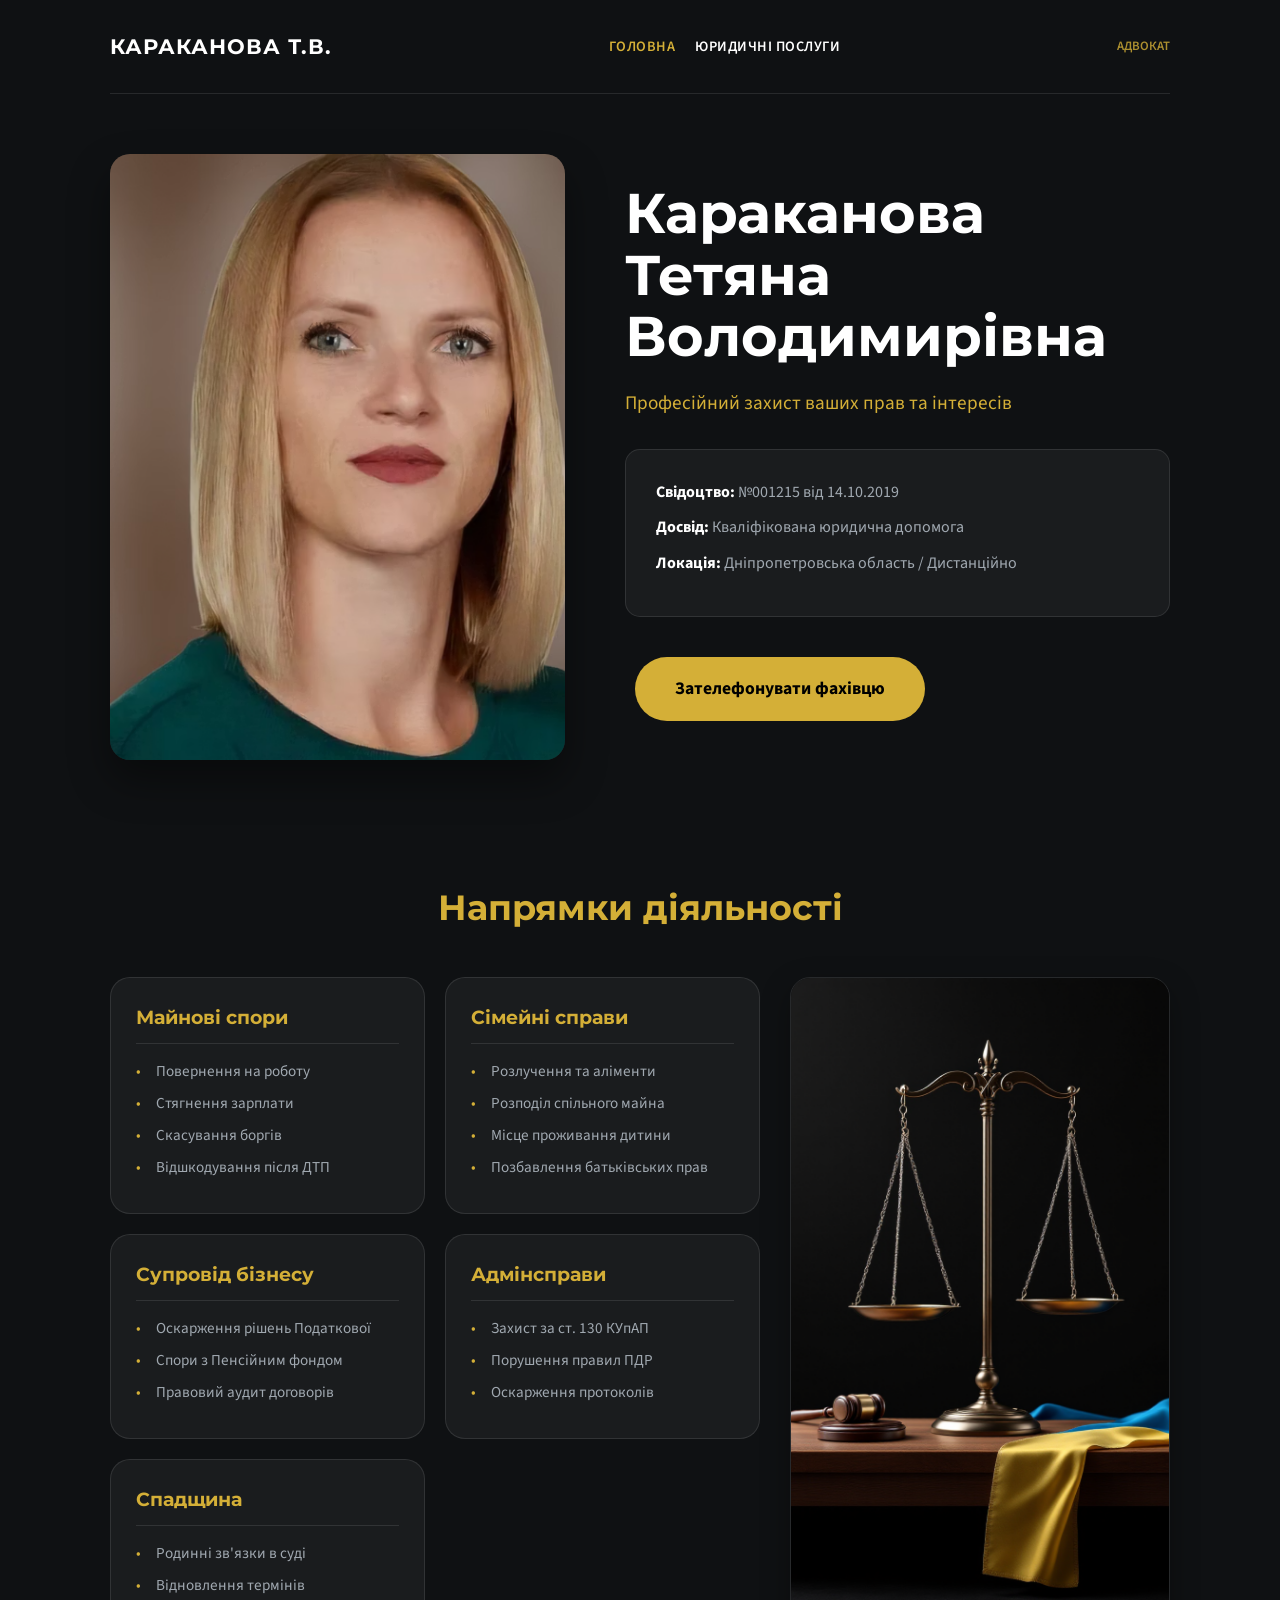
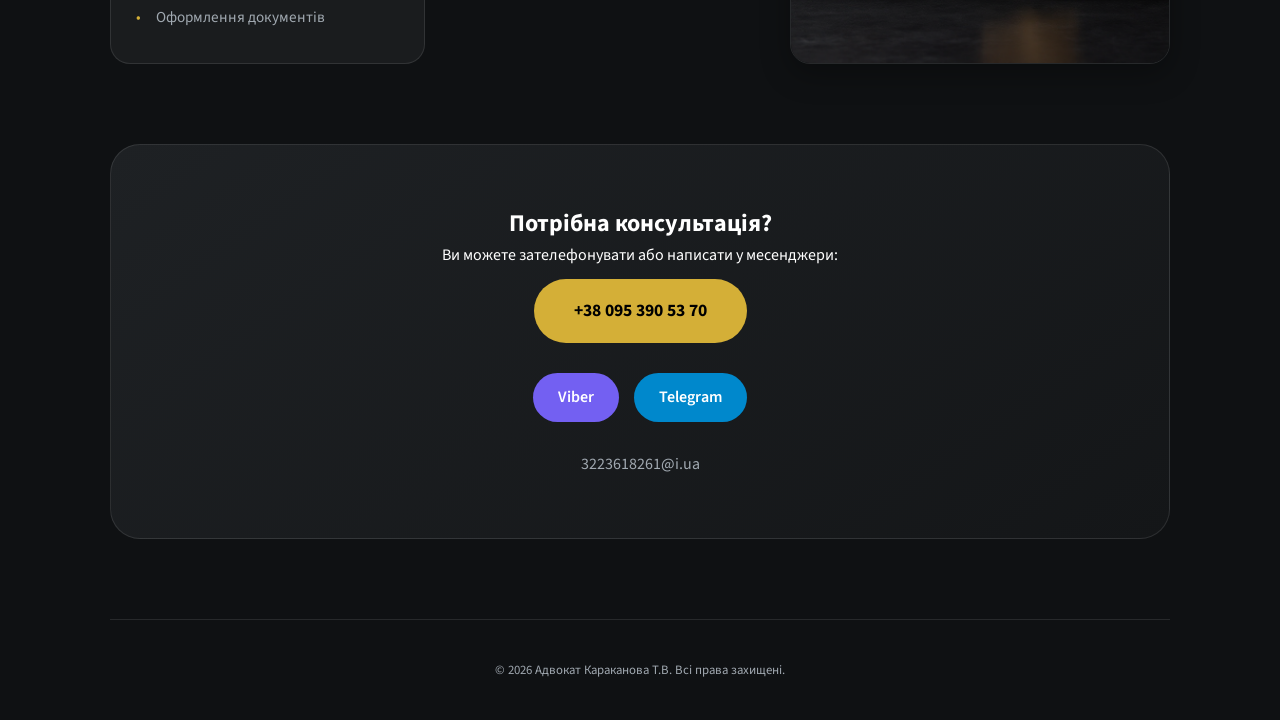
==== index.html @ f0d575b9 "Refactor index.html structure and styles" ====
<!DOCTYPE html>
<html lang="uk">
<head>
    <meta charset="UTF-8">
    <meta name="viewport" content="width=device-width, initial-scale=1.0">
    <title>Адвокат Дніпро — Караканова Тетяна — Юрист</title>
    <meta name="description" content="Адвокат Караканова Тетяна Володимирівна. Свідоцтво №001215. Професійна юридична допомога, захист у судах та консультації.">
    <link rel="icon" type="image/png" href="favicon.png">
    <link rel="apple-touch-icon" href="favicon.png">
    <link rel="canonical" href="https://advokat-karakanova-urist.cx.ua/">
    <link href="https://fonts.googleapis.com/css2?family=Montserrat:wght@400;600;700&family=Source+Sans+3:wght@300;400;600&display=swap" rel="stylesheet">
    
    <style>
        :root { 
            --bg-dark: #0f1113; 
            --bg-card: #1a1c1e; 
            --accent: #d4af37; 
            --text-main: #ffffff; 
            --text-muted: #a0a8b0; 
            --border: rgba(255, 255, 255, 0.1); 
        }
        
        * { margin: 0; padding: 0; box-sizing: border-box; }
        
        body { 
            font-family: 'Source Sans 3', sans-serif; 
            background-color: var(--bg-dark); 
            color: var(--text-main); 
            line-height: 1.6; 
            overflow-x: hidden;
        }

        .container { max-width: 1100px; margin: 0 auto; padding: 0 20px; }

        header { 
            padding: 30px 0; 
            display: flex; 
            justify-content: space-between; 
            align-items: center; 
            border-bottom: 1px solid var(--border); 
        }

        /* Стилі для меню навігації */
        nav { display: flex; gap: 20px; }
        nav a { 
            color: var(--text-main); 
            text-decoration: none; 
            font-weight: 600; 
            font-size: 0.9rem; 
            text-transform: uppercase; 
            letter-spacing: 0.5px;
            transition: 0.3s;
        }
        nav a:hover { color: var(--accent); }
        nav a.active { color: var(--accent); }

        .logo { font-family: 'Montserrat', sans-serif; font-size: 1.3rem; font-weight: 700; letter-spacing: 1px; }
        .status-badge { font-size: 0.8rem; color: var(--accent); text-transform: uppercase; font-weight: 600; opacity: 0.8; }

        .hero { 
            display: grid; 
            grid-template-columns: 1fr 1.2fr; 
            gap: 60px; 
            align-items: center; 
            padding: 60px 0; 
        }

        .hero-image-container { 
            border-radius: 20px; 
            overflow: hidden; 
            aspect-ratio: 3/4; 
            background: #222; 
            box-shadow: 0 20px 40px rgba(0,0,0,0.4); 
        }

        .hero-image-container img { width: 100%; height: 100%; object-fit: cover; }
        .hero-content h1 { font-family: 'Montserrat', sans-serif; font-size: clamp(2.3rem, 5vw, 3.5rem); line-height: 1.1; margin-bottom: 20px; }
        .subtitle { font-size: 1.2rem; color: var(--accent); margin-bottom: 30px; }

        .info-card { background: var(--bg-card); padding: 30px; border-radius: 15px; border: 1px solid var(--border); margin-bottom: 30px; }
        .info-card p { margin-bottom: 10px; color: var(--text-muted); }
        .info-card strong { color: var(--text-main); }

        .section-title { font-family: 'Montserrat', sans-serif; font-size: 2.2rem; margin: 60px 0 40px; text-align: center; color: var(--accent); }

        .services-layout {
            display: grid;
            grid-template-columns: 1fr 380px;
            gap: 30px;
            margin-bottom: 80px;
            align-items: start;
        }

        .services-grid-inner {
            display: grid;
            grid-template-columns: repeat(auto-fit, minmax(300px, 1fr));
            gap: 20px;
        }

        .service-card { 
            background: var(--bg-card); 
            padding: 25px; 
            border-radius: 20px; 
            border: 1px solid var(--border); 
        }

        .service-card h3 { color: var(--accent); margin-bottom: 15px; border-bottom: 1px solid var(--border); padding-bottom: 10px; font-family: 'Montserrat', sans-serif; }
        .service-card ul { list-style: none; }
        .service-card ul li { position: relative; padding-left: 20px; margin-bottom: 8px; font-size: 0.95rem; color: var(--text-muted); }
        .service-card ul li::before { content: "•"; position: absolute; left: 0; color: var(--accent); }

        .side-image-container {
            border-radius: 20px;
            overflow: hidden;
            height: 100%;
            min-height: 500px;
            border: 1px solid var(--border);
            box-shadow: 0 10px 30px rgba(0,0,0,0.3);
        }

        .side-image-container img { width: 100%; height: 100%; object-fit: cover; }

        .cta-section { 
            background: linear-gradient(145deg, #1e2124, #141618); 
            padding: 60px 20px; 
            border-radius: 30px; 
            text-align: center; 
            margin-bottom: 80px; 
            border: 1px solid var(--border); 
        }

        .btn-contact { display: inline-block; background: var(--accent); color: #000; padding: 18px 40px; border-radius: 50px; text-decoration: none; font-weight: 700; margin: 10px; font-size: 1.1rem; }
        .messenger-btns { margin-top: 20px; display: flex; justify-content: center; gap: 15px; flex-wrap: wrap; }
        .btn-msgr { padding: 12px 25px; border-radius: 50px; text-decoration: none; font-weight: 600; color: #fff; }
        .viber { background: #7360f2; }
        .telegram { background: #0088cc; }
        .email-link { display: block; margin-top: 30px; color: var(--text-muted); text-decoration: none; font-weight: 400; }

        footer { text-align: center; padding: 40px; color: var(--text-muted); border-top: 1px solid var(--border); font-size: 0.8rem; }

        @media (max-width: 1000px) {
            header { flex-direction: column; gap: 15px; }
            .hero { grid-template-columns: 1fr; text-align: center; }
            .hero-image-container { max-width: 400px; margin: 0 auto; }
            .services-layout { grid-template-columns: 1fr; }
            .side-image-container { display: none; }
        }
    </style>
</head>
<body>

    <div class="container">
        <header>
            <div class="logo">КАРАКАНОВА Т.В.</div>
            <nav>
                <a href="index.html" class="active">Головна</a>
                <a href="poslugy.html">Юридичні Послуги</a>
            </nav>
            <div class="status-badge">Адвокат</div>
        </header>

        <section class="hero">
            <div class="hero-image-container">
                <img src="karakanova-photo.JPG" alt="Адвокат Караканова Тетяна Володимирівна">
            </div>
            <div class="hero-content">
                <h1>Караканова<br>Тетяна Володимирівна</h1>
                <p class="subtitle">Професійний захист ваших прав та інтересів</p>
                <div class="info-card">
                    <p><strong>Свідоцтво:</strong> №001215 від 14.10.2019</p>
                    <p><strong>Досвід:</strong> Кваліфікована юридична допомога</p>
                    <p><strong>Локація:</strong> Дніпропетровська область / Дистанційно</p>
                </div>
                <a href="tel:+380953905370" class="btn-contact">Зателефонувати фахівцю</a>
            </div>
        </section>

        <h2 class="section-title">Напрямки діяльності</h2>

        <div class="services-layout">
            <div class="services-grid-inner">
                <div class="service-card">
                    <h3>Майнові спори</h3>
                    <ul>
                        <li>Повернення на роботу</li>
                        <li>Стягнення зарплати</li>
                        <li>Скасування боргів</li>
                        <li>Відшкодування після ДТП</li>
                    </ul>
                </div>
                <div class="service-card">
                    <h3>Сімейні справи</h3>
                    <ul>
                        <li>Розлучення та аліменти</li>
                        <li>Розподіл спільного майна</li>
                        <li>Місце проживання дитини</li>
                        <li>Позбавлення батьківських прав</li>
                    </ul>
                </div>
                <div class="service-card">
                    <h3>Супровід бізнесу</h3>
                    <ul>
                        <li>Оскарження рішень Податкової</li>
                        <li>Спори з Пенсійним фондом</li>
                        <li>Правовий аудит договорів</li>
                    </ul>
                </div>
                <div class="service-card">
                    <h3>Адмінсправи</h3>
                    <ul>
                        <li>Захист за ст. 130 КУпАП</li>
                        <li>Порушення правил ПДР</li>
                        <li>Оскарження протоколів</li>
                    </ul>
                </div>
                <div class="service-card">
                    <h3>Спадщина</h3>
                    <ul>
                        <li>Родинні зв'язки в суді</li>
                        <li>Відновлення термінів</li>
                        <li>Оформлення документів</li>
                    </ul>
                </div>
            </div>

            <div class="side-image-container">
                <img src="services-side.jpg" alt="Юридичні послуги">
            </div>
        </div>

        <section class="cta-section">
            <h2>Потрібна консультація?</h2>
            <p>Ви можете зателефонувати або написати у месенджери:</p>
            <a href="tel:+380953905370" class="btn-contact">+38 095 390 53 70</a>
            <div class="messenger-btns">
                <a href="viber://chat?number=%2B380953905370" class="btn-msgr viber">Viber</a>
                <a href="https://t.me/Tatiana_Karakanova" class="btn-msgr telegram">Telegram</a>
            </div>
            <a href="mailto:3223618261@i.ua" class="email-link">3223618261@i.ua</a>
        </section>

        <footer>
            &copy; 2026 Адвокат Караканова Т.В. Всі права захищені.
        </footer>
    </div>
</body>
</html>
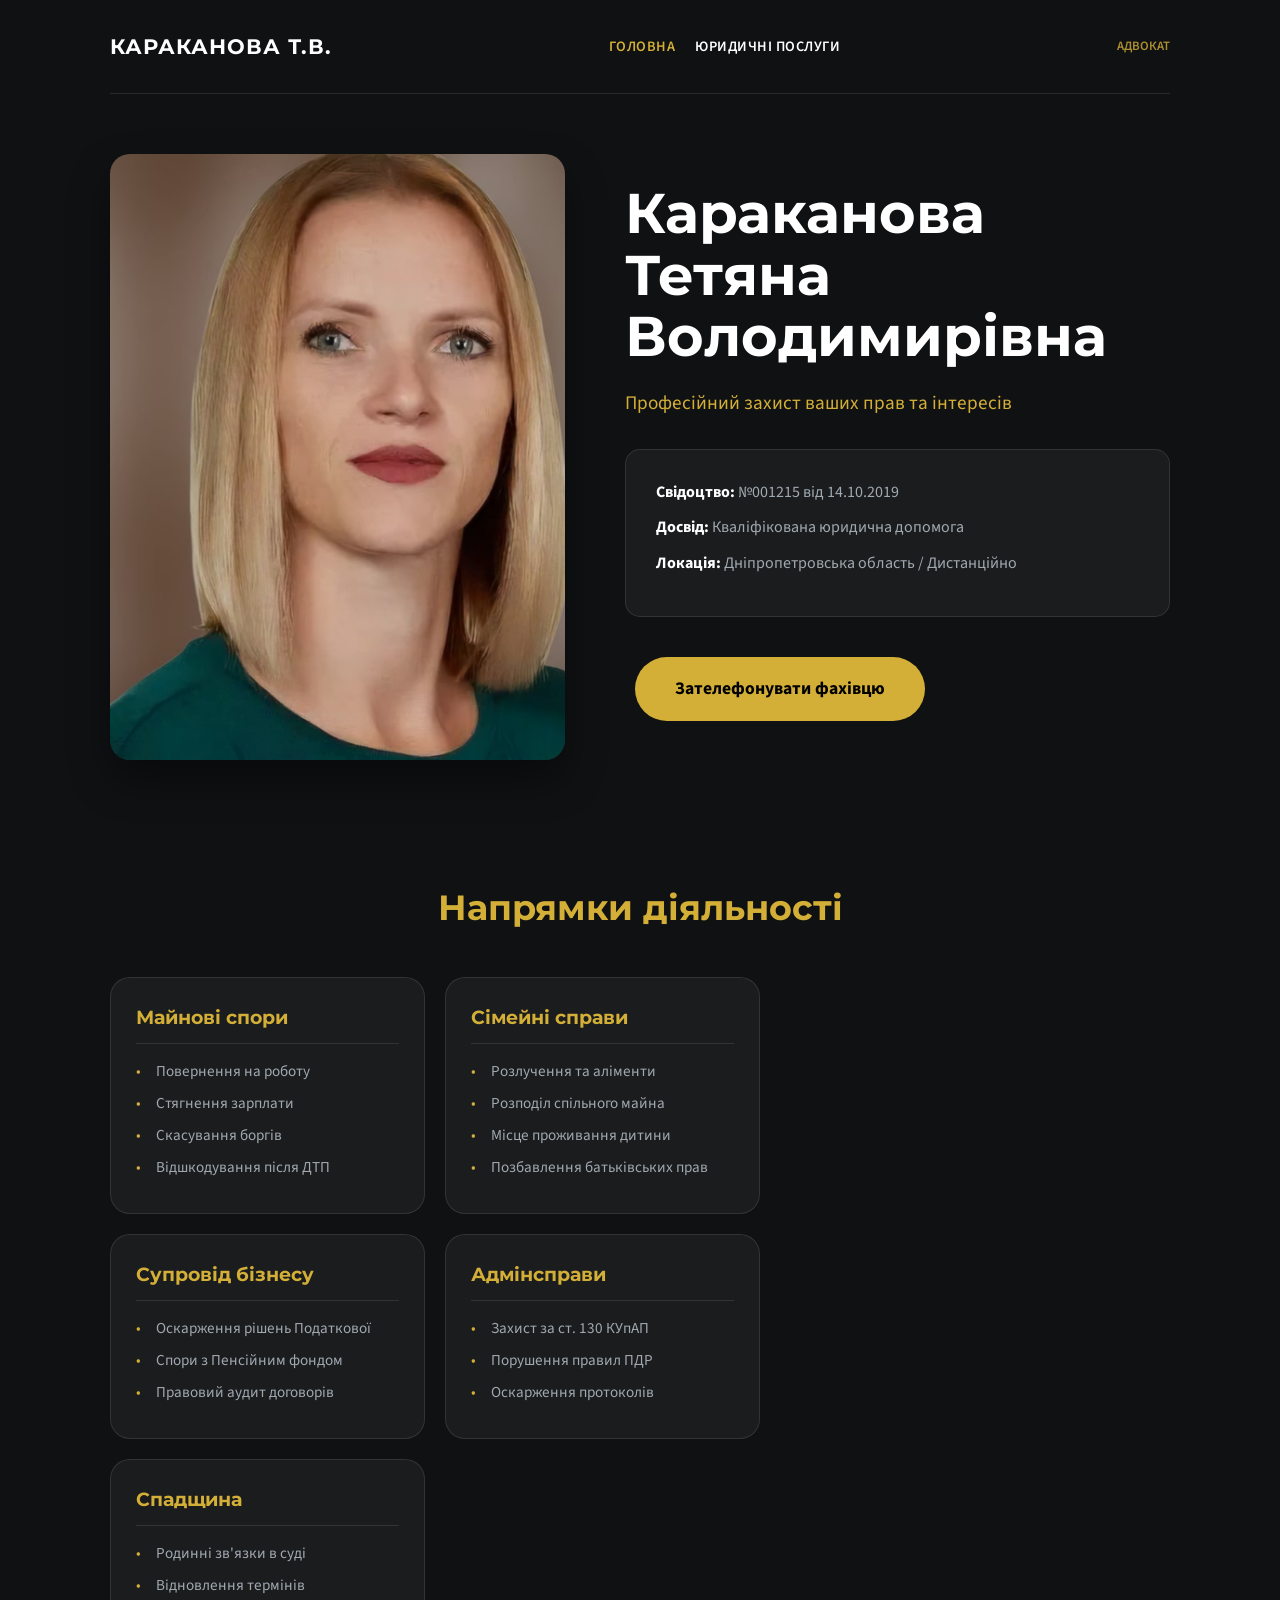
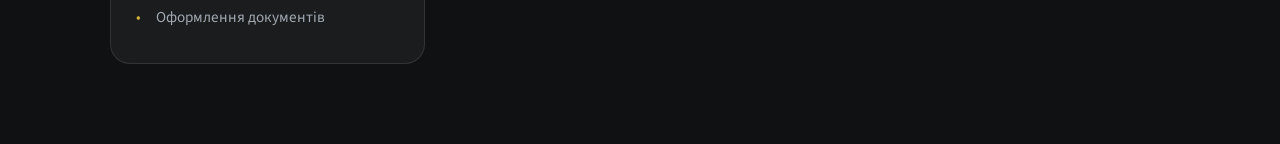
==== commit ff6f0ec0: "Update index.html" ====
--- a/index.html
+++ b/index.html
@@ -3,8 +3,15 @@
 <head>
     <meta charset="UTF-8">
     <meta name="viewport" content="width=device-width, initial-scale=1.0">
-    <title>Адвокат Дніпро — Караканова Тетяна — Юрист</title>
-    <meta name="description" content="Адвокат Караканова Тетяна Володимирівна. Свідоцтво №001215. Професійна юридична допомога, захист у судах та консультації.">
+    
+    <title>Адвокат Дніпро — Караканова Тетяна — Юридична допомога</title>
+    <meta name="description" content="Адвокат у Дніпрі Караканова Тетяна Володимирівна. Свідоцтво №001215. Професійна юридична допомога: сімейні, майнові спори, захист у судах.">
+    
+    <meta property="og:title" content="Адвокат Караканова Тетяна — Дніпро">
+    <meta property="og:description" content="Професійний захист ваших прав та інтересів. Свідоцтво №001215.">
+    <meta property="og:url" content="https://advokat-karakanova-urist.cx.ua/">
+    <meta property="og:type" content="website">
+
     <link rel="icon" type="image/png" href="favicon.png">
     <link rel="apple-touch-icon" href="favicon.png">
     <link rel="canonical" href="https://advokat-karakanova-urist.cx.ua/">
@@ -40,7 +47,6 @@
             border-bottom: 1px solid var(--border); 
         }
 
-        /* Стилі для меню навігації */
         nav { display: flex; gap: 20px; }
         nav a { 
             color: var(--text-main); 
@@ -221,27 +227,3 @@
                         <li>Оформлення документів</li>
                     </ul>
                 </div>
-            </div>
-
-            <div class="side-image-container">
-                <img src="services-side.jpg" alt="Юридичні послуги">
-            </div>
-        </div>
-
-        <section class="cta-section">
-            <h2>Потрібна консультація?</h2>
-            <p>Ви можете зателефонувати або написати у месенджери:</p>
-            <a href="tel:+380953905370" class="btn-contact">+38 095 390 53 70</a>
-            <div class="messenger-btns">
-                <a href="viber://chat?number=%2B380953905370" class="btn-msgr viber">Viber</a>
-                <a href="https://t.me/Tatiana_Karakanova" class="btn-msgr telegram">Telegram</a>
-            </div>
-            <a href="mailto:3223618261@i.ua" class="email-link">3223618261@i.ua</a>
-        </section>
-
-        <footer>
-            &copy; 2026 Адвокат Караканова Т.В. Всі права захищені.
-        </footer>
-    </div>
-</body>
-</html>
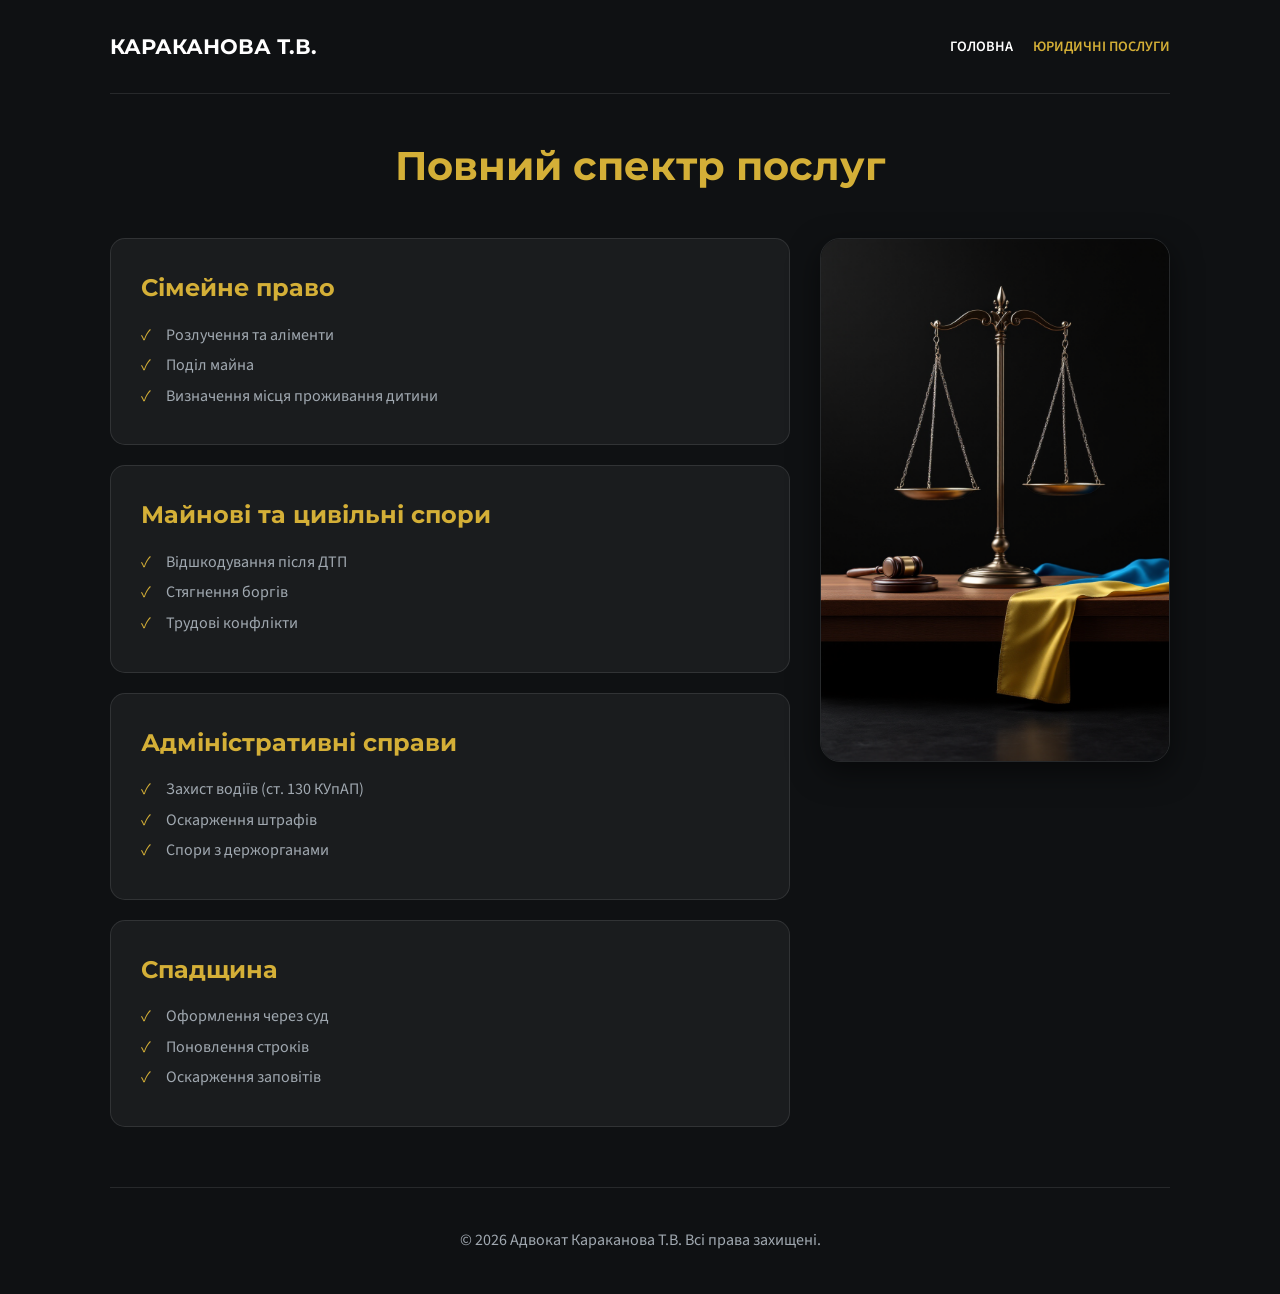
==== commit f6cd3b3b: "Update index.html" ====
--- a/index.html
+++ b/index.html
@@ -3,18 +3,8 @@
 <head>
     <meta charset="UTF-8">
     <meta name="viewport" content="width=device-width, initial-scale=1.0">
-    
-    <title>Адвокат Дніпро — Караканова Тетяна — Юридична допомога</title>
-    <meta name="description" content="Адвокат у Дніпрі Караканова Тетяна Володимирівна. Свідоцтво №001215. Професійна юридична допомога: сімейні, майнові спори, захист у судах.">
-    
-    <meta property="og:title" content="Адвокат Караканова Тетяна — Дніпро">
-    <meta property="og:description" content="Професійний захист ваших прав та інтересів. Свідоцтво №001215.">
-    <meta property="og:url" content="https://advokat-karakanova-urist.cx.ua/">
-    <meta property="og:type" content="website">
-
-    <link rel="icon" type="image/png" href="favicon.png">
-    <link rel="apple-touch-icon" href="favicon.png">
-    <link rel="canonical" href="https://advokat-karakanova-urist.cx.ua/">
+    <title>Юридичні послуги в Дніпрі — Адвокат Караканова Т.В.</title>
+    <meta name="description" content="Повний спектр юридичних послуг адвоката Караканової Т.В. у Дніпрі.">
     <link href="https://fonts.googleapis.com/css2?family=Montserrat:wght@400;600;700&family=Source+Sans+3:wght@300;400;600&display=swap" rel="stylesheet">
     
     <style>
@@ -26,130 +16,52 @@
             --text-muted: #a0a8b0; 
             --border: rgba(255, 255, 255, 0.1); 
         }
+        * { margin: 0; padding: 0; box-sizing: border-box; }
+        body { font-family: 'Source Sans 3', sans-serif; background-color: var(--bg-dark); color: var(--text-main); line-height: 1.6; }
+        .container { max-width: 1100px; margin: 0 auto; padding: 0 20px; }
         
-        * { margin: 0; padding: 0; box-sizing: border-box; }
-        
-        body { 
-            font-family: 'Source Sans 3', sans-serif; 
-            background-color: var(--bg-dark); 
-            color: var(--text-main); 
-            line-height: 1.6; 
-            overflow-x: hidden;
-        }
+        header { padding: 30px 0; display: flex; justify-content: space-between; align-items: center; border-bottom: 1px solid var(--border); }
+        nav { display: flex; gap: 20px; }
+        nav a { color: var(--text-main); text-decoration: none; font-weight: 600; text-transform: uppercase; font-size: 0.9rem; transition: 0.3s; }
+        nav a:hover { color: var(--accent); }
+        .logo { font-family: 'Montserrat', sans-serif; font-size: 1.3rem; font-weight: 700; }
 
-        .container { max-width: 1100px; margin: 0 auto; padding: 0 20px; }
+        .services-header { text-align: center; padding: 40px 0; }
+        .services-header h1 { font-family: 'Montserrat', sans-serif; font-size: 2.5rem; color: var(--accent); }
 
-        header { 
-            padding: 30px 0; 
-            display: flex; 
-            justify-content: space-between; 
-            align-items: center; 
-            border-bottom: 1px solid var(--border); 
-        }
-
-        nav { display: flex; gap: 20px; }
-        nav a { 
-            color: var(--text-main); 
-            text-decoration: none; 
-            font-weight: 600; 
-            font-size: 0.9rem; 
-            text-transform: uppercase; 
-            letter-spacing: 0.5px;
-            transition: 0.3s;
-        }
-        nav a:hover { color: var(--accent); }
-        nav a.active { color: var(--accent); }
-
-        .logo { font-family: 'Montserrat', sans-serif; font-size: 1.3rem; font-weight: 700; letter-spacing: 1px; }
-        .status-badge { font-size: 0.8rem; color: var(--accent); text-transform: uppercase; font-weight: 600; opacity: 0.8; }
-
-        .hero { 
-            display: grid; 
-            grid-template-columns: 1fr 1.2fr; 
-            gap: 60px; 
-            align-items: center; 
-            padding: 60px 0; 
-        }
-
-        .hero-image-container { 
-            border-radius: 20px; 
-            overflow: hidden; 
-            aspect-ratio: 3/4; 
-            background: #222; 
-            box-shadow: 0 20px 40px rgba(0,0,0,0.4); 
-        }
-
-        .hero-image-container img { width: 100%; height: 100%; object-fit: cover; }
-        .hero-content h1 { font-family: 'Montserrat', sans-serif; font-size: clamp(2.3rem, 5vw, 3.5rem); line-height: 1.1; margin-bottom: 20px; }
-        .subtitle { font-size: 1.2rem; color: var(--accent); margin-bottom: 30px; }
-
-        .info-card { background: var(--bg-card); padding: 30px; border-radius: 15px; border: 1px solid var(--border); margin-bottom: 30px; }
-        .info-card p { margin-bottom: 10px; color: var(--text-muted); }
-        .info-card strong { color: var(--text-main); }
-
-        .section-title { font-family: 'Montserrat', sans-serif; font-size: 2.2rem; margin: 60px 0 40px; text-align: center; color: var(--accent); }
-
-        .services-layout {
+        /* МАКЕТ З КАРТИНКОЮ ПРАВОРУЧ */
+        .main-layout {
             display: grid;
-            grid-template-columns: 1fr 380px;
+            grid-template-columns: 1fr 350px;
             gap: 30px;
-            margin-bottom: 80px;
+            margin-bottom: 60px;
             align-items: start;
         }
 
-        .services-grid-inner {
-            display: grid;
-            grid-template-columns: repeat(auto-fit, minmax(300px, 1fr));
-            gap: 20px;
-        }
+        .detailed-services { display: grid; gap: 20px; }
+        .service-item { background: var(--bg-card); padding: 30px; border-radius: 15px; border: 1px solid var(--border); }
+        .service-item h2 { font-family: 'Montserrat', sans-serif; color: var(--accent); margin-bottom: 15px; font-size: 1.5rem; }
+        .service-list { list-style: none; color: var(--text-muted); }
+        .service-list li { position: relative; padding-left: 25px; margin-bottom: 5px; }
+        .service-list li::before { content: "✓"; position: absolute; left: 0; color: var(--accent); }
 
-        .service-card { 
-            background: var(--bg-card); 
-            padding: 25px; 
-            border-radius: 20px; 
-            border: 1px solid var(--border); 
-        }
-
-        .service-card h3 { color: var(--accent); margin-bottom: 15px; border-bottom: 1px solid var(--border); padding-bottom: 10px; font-family: 'Montserrat', sans-serif; }
-        .service-card ul { list-style: none; }
-        .service-card ul li { position: relative; padding-left: 20px; margin-bottom: 8px; font-size: 0.95rem; color: var(--text-muted); }
-        .service-card ul li::before { content: "•"; position: absolute; left: 0; color: var(--accent); }
-
-        .side-image-container {
+        /* БЛОК ДЛЯ ВАШОЇ КАРТИНКИ */
+        .image-sidebar {
+            position: sticky;
+            top: 20px;
             border-radius: 20px;
             overflow: hidden;
-            height: 100%;
-            min-height: 500px;
             border: 1px solid var(--border);
-            box-shadow: 0 10px 30px rgba(0,0,0,0.3);
+            box-shadow: 0 10px 30px rgba(0,0,0,0.5);
         }
+        .image-sidebar img { width: 100%; height: auto; display: block; }
 
-        .side-image-container img { width: 100%; height: 100%; object-fit: cover; }
+        footer { text-align: center; padding: 40px; color: var(--text-muted); border-top: 1px solid var(--border); }
 
-        .cta-section { 
-            background: linear-gradient(145deg, #1e2124, #141618); 
-            padding: 60px 20px; 
-            border-radius: 30px; 
-            text-align: center; 
-            margin-bottom: 80px; 
-            border: 1px solid var(--border); 
-        }
-
-        .btn-contact { display: inline-block; background: var(--accent); color: #000; padding: 18px 40px; border-radius: 50px; text-decoration: none; font-weight: 700; margin: 10px; font-size: 1.1rem; }
-        .messenger-btns { margin-top: 20px; display: flex; justify-content: center; gap: 15px; flex-wrap: wrap; }
-        .btn-msgr { padding: 12px 25px; border-radius: 50px; text-decoration: none; font-weight: 600; color: #fff; }
-        .viber { background: #7360f2; }
-        .telegram { background: #0088cc; }
-        .email-link { display: block; margin-top: 30px; color: var(--text-muted); text-decoration: none; font-weight: 400; }
-
-        footer { text-align: center; padding: 40px; color: var(--text-muted); border-top: 1px solid var(--border); font-size: 0.8rem; }
-
-        @media (max-width: 1000px) {
+        @media (max-width: 900px) {
+            .main-layout { grid-template-columns: 1fr; }
+            .image-sidebar { order: -1; max-width: 500px; margin: 0 auto 30px; }
             header { flex-direction: column; gap: 15px; }
-            .hero { grid-template-columns: 1fr; text-align: center; }
-            .hero-image-container { max-width: 400px; margin: 0 auto; }
-            .services-layout { grid-template-columns: 1fr; }
-            .side-image-container { display: none; }
         }
     </style>
 </head>
@@ -159,71 +71,63 @@
         <header>
             <div class="logo">КАРАКАНОВА Т.В.</div>
             <nav>
-                <a href="index.html" class="active">Головна</a>
-                <a href="poslugy.html">Юридичні Послуги</a>
+                <a href="index.html">Головна</a>
+                <a href="poslugy.html" style="color: var(--accent);">Юридичні Послуги</a>
             </nav>
-            <div class="status-badge">Адвокат</div>
         </header>
 
-        <section class="hero">
-            <div class="hero-image-container">
-                <img src="karakanova-photo.JPG" alt="Адвокат Караканова Тетяна Володимирівна">
-            </div>
-            <div class="hero-content">
-                <h1>Караканова<br>Тетяна Володимирівна</h1>
-                <p class="subtitle">Професійний захист ваших прав та інтересів</p>
-                <div class="info-card">
-                    <p><strong>Свідоцтво:</strong> №001215 від 14.10.2019</p>
-                    <p><strong>Досвід:</strong> Кваліфікована юридична допомога</p>
-                    <p><strong>Локація:</strong> Дніпропетровська область / Дистанційно</p>
-                </div>
-                <a href="tel:+380953905370" class="btn-contact">Зателефонувати фахівцю</a>
-            </div>
+        <section class="services-header">
+            <h1>Повний спектр послуг</h1>
         </section>
 
-        <h2 class="section-title">Напрямки діяльності</h2>
-
-        <div class="services-layout">
-            <div class="services-grid-inner">
-                <div class="service-card">
-                    <h3>Майнові спори</h3>
-                    <ul>
-                        <li>Повернення на роботу</li>
-                        <li>Стягнення зарплати</li>
-                        <li>Скасування боргів</li>
-                        <li>Відшкодування після ДТП</li>
+        <div class="main-layout">
+            <div class="detailed-services">
+                <div class="service-item">
+                    <h2>Сімейне право</h2>
+                    <ul class="service-list">
+                        <li>Розлучення та аліменти</li>
+                        <li>Поділ майна</li>
+                        <li>Визначення місця проживання дитини</li>
                     </ul>
                 </div>
-                <div class="service-card">
-                    <h3>Сімейні справи</h3>
-                    <ul>
-                        <li>Розлучення та аліменти</li>
-                        <li>Розподіл спільного майна</li>
-                        <li>Місце проживання дитини</li>
-                        <li>Позбавлення батьківських прав</li>
+
+                <div class="service-item">
+                    <h2>Майнові та цивільні спори</h2>
+                    <ul class="service-list">
+                        <li>Відшкодування після ДТП</li>
+                        <li>Стягнення боргів</li>
+                        <li>Трудові конфлікти</li>
                     </ul>
                 </div>
-                <div class="service-card">
-                    <h3>Супровід бізнесу</h3>
-                    <ul>
-                        <li>Оскарження рішень Податкової</li>
-                        <li>Спори з Пенсійним фондом</li>
-                        <li>Правовий аудит договорів</li>
+
+                <div class="service-item">
+                    <h2>Адміністративні справи</h2>
+                    <ul class="service-list">
+                        <li>Захист водіїв (ст. 130 КУпАП)</li>
+                        <li>Оскарження штрафів</li>
+                        <li>Спори з держорганами</li>
                     </ul>
                 </div>
-                <div class="service-card">
-                    <h3>Адмінсправи</h3>
-                    <ul>
-                        <li>Захист за ст. 130 КУпАП</li>
-                        <li>Порушення правил ПДР</li>
-                        <li>Оскарження протоколів</li>
+
+                <div class="service-item">
+                    <h2>Спадщина</h2>
+                    <ul class="service-list">
+                        <li>Оформлення через суд</li>
+                        <li>Поновлення строків</li>
+                        <li>Оскарження заповітів</li>
                     </ul>
                 </div>
-                <div class="service-card">
-                    <h3>Спадщина</h3>
-                    <ul>
-                        <li>Родинні зв'язки в суді</li>
-                        <li>Відновлення термінів</li>
-                        <li>Оформлення документів</li>
-                    </ul>
-                </div>
+            </div>
+
+            <div class="image-sidebar">
+                <img src="services-side.jpg" alt="Адвокат Дніпро - ваги правосуддя">
+            </div>
+        </div>
+
+        <footer>
+            &copy; 2026 Адвокат Караканова Т.В. Всі права захищені.
+        </footer>
+    </div>
+
+</body>
+</html>
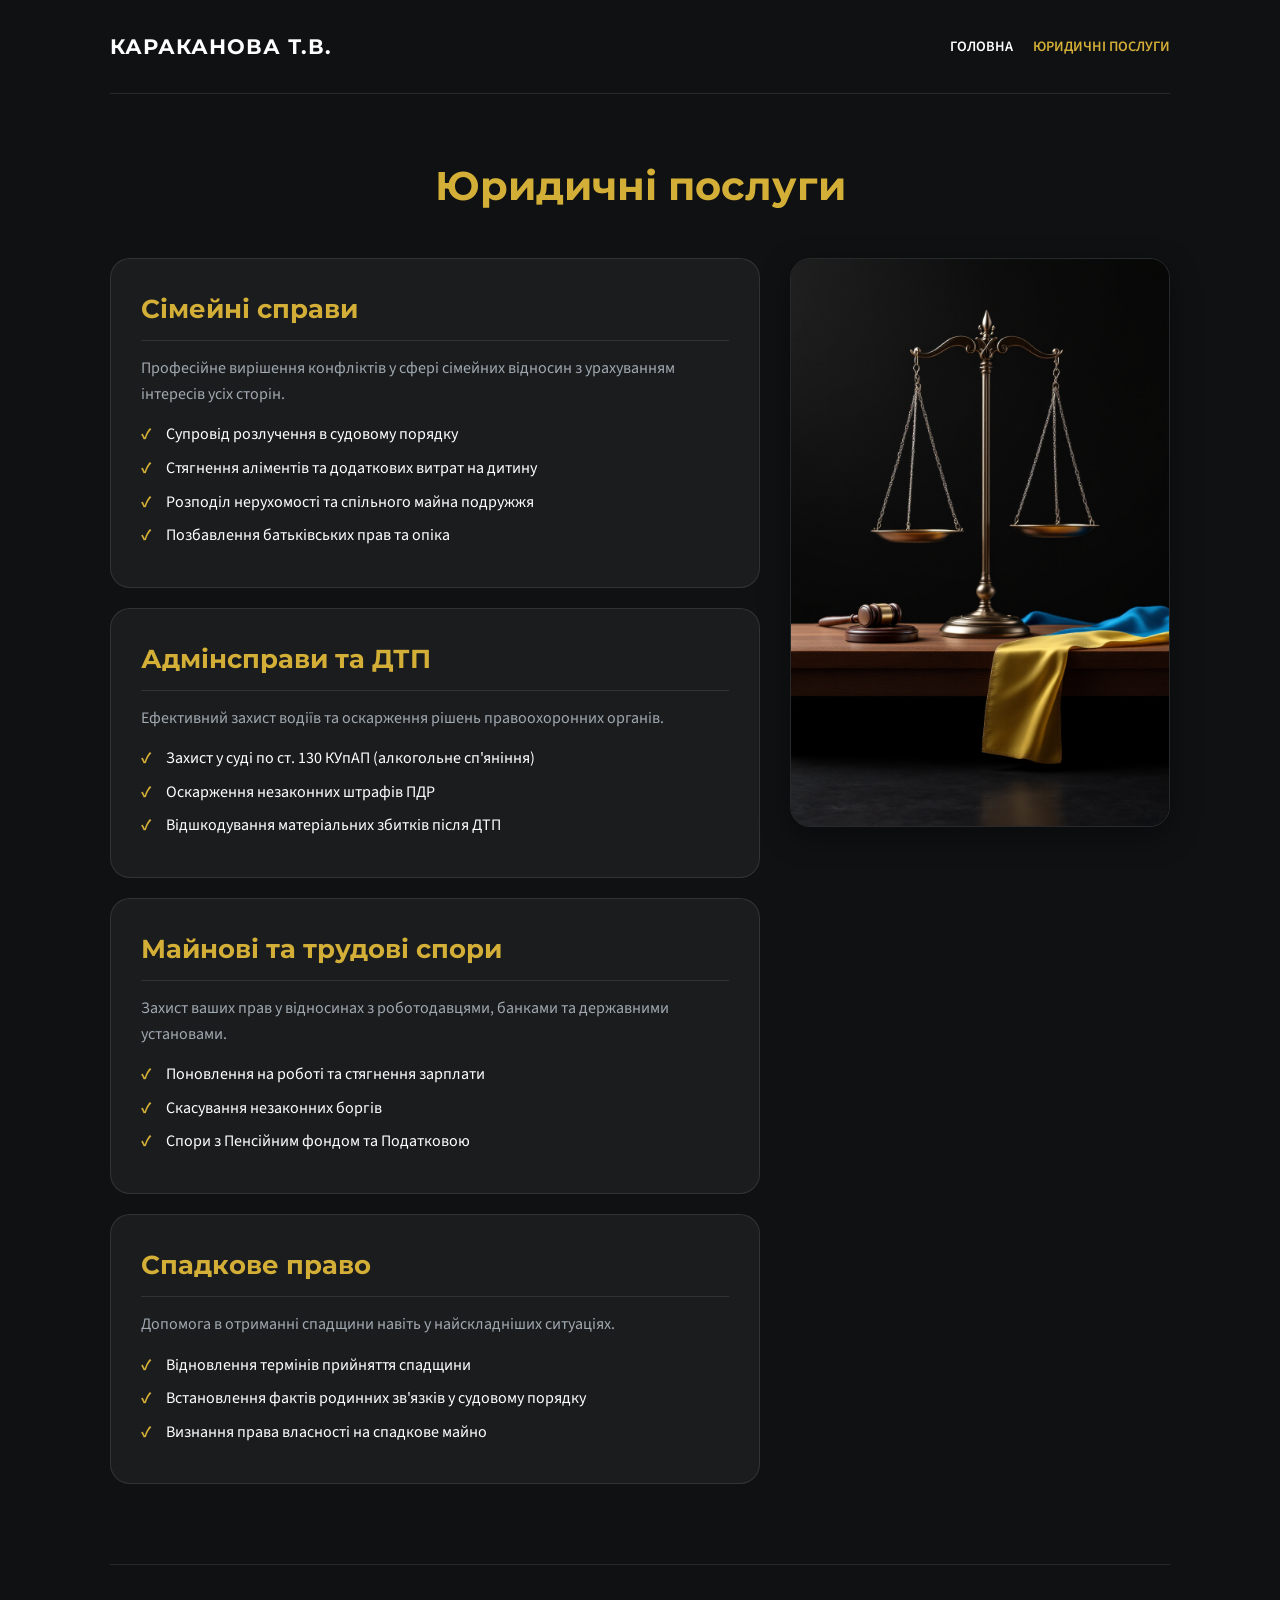
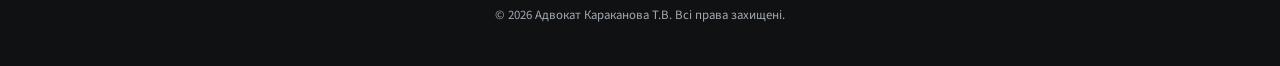
==== commit a52174b9: "Update index.html" ====
--- a/index.html
+++ b/index.html
@@ -4,7 +4,8 @@
     <meta charset="UTF-8">
     <meta name="viewport" content="width=device-width, initial-scale=1.0">
     <title>Юридичні послуги в Дніпрі — Адвокат Караканова Т.В.</title>
-    <meta name="description" content="Повний спектр юридичних послуг адвоката Караканової Т.В. у Дніпрі.">
+    <meta name="description" content="Повний спектр юридичних послуг: сімейні справи, розлучення, аліменти, ДТП, ст. 130 КУпАП, спадщина та майнові спори у Дніпрі.">
+    
     <link href="https://fonts.googleapis.com/css2?family=Montserrat:wght@400;600;700&family=Source+Sans+3:wght@300;400;600&display=swap" rel="stylesheet">
     
     <style>
@@ -16,52 +17,92 @@
             --text-muted: #a0a8b0; 
             --border: rgba(255, 255, 255, 0.1); 
         }
+        
         * { margin: 0; padding: 0; box-sizing: border-box; }
-        body { font-family: 'Source Sans 3', sans-serif; background-color: var(--bg-dark); color: var(--text-main); line-height: 1.6; }
+        
+        body { 
+            font-family: 'Source Sans 3', sans-serif; 
+            background-color: var(--bg-dark); 
+            color: var(--text-main); 
+            line-height: 1.6; 
+        }
+
         .container { max-width: 1100px; margin: 0 auto; padding: 0 20px; }
-        
-        header { padding: 30px 0; display: flex; justify-content: space-between; align-items: center; border-bottom: 1px solid var(--border); }
+
+        header { 
+            padding: 30px 0; 
+            display: flex; 
+            justify-content: space-between; 
+            align-items: center; 
+            border-bottom: 1px solid var(--border); 
+        }
+
         nav { display: flex; gap: 20px; }
-        nav a { color: var(--text-main); text-decoration: none; font-weight: 600; text-transform: uppercase; font-size: 0.9rem; transition: 0.3s; }
+        nav a { 
+            color: var(--text-main); 
+            text-decoration: none; 
+            font-weight: 600; 
+            font-size: 0.9rem; 
+            text-transform: uppercase; 
+            transition: 0.3s;
+        }
         nav a:hover { color: var(--accent); }
-        .logo { font-family: 'Montserrat', sans-serif; font-size: 1.3rem; font-weight: 700; }
 
-        .services-header { text-align: center; padding: 40px 0; }
-        .services-header h1 { font-family: 'Montserrat', sans-serif; font-size: 2.5rem; color: var(--accent); }
+        .logo { font-family: 'Montserrat', sans-serif; font-size: 1.3rem; font-weight: 700; letter-spacing: 1px; }
+
+        .section-title { 
+            font-family: 'Montserrat', sans-serif; 
+            font-size: 2.5rem; 
+            margin: 60px 0 40px; 
+            text-align: center; 
+            color: var(--accent); 
+        }
 
         /* МАКЕТ З КАРТИНКОЮ ПРАВОРУЧ */
-        .main-layout {
+        .services-layout {
             display: grid;
-            grid-template-columns: 1fr 350px;
+            grid-template-columns: 1fr 380px;
             gap: 30px;
-            margin-bottom: 60px;
+            margin-bottom: 80px;
             align-items: start;
         }
 
-        .detailed-services { display: grid; gap: 20px; }
-        .service-item { background: var(--bg-card); padding: 30px; border-radius: 15px; border: 1px solid var(--border); }
-        .service-item h2 { font-family: 'Montserrat', sans-serif; color: var(--accent); margin-bottom: 15px; font-size: 1.5rem; }
-        .service-list { list-style: none; color: var(--text-muted); }
-        .service-list li { position: relative; padding-left: 25px; margin-bottom: 5px; }
-        .service-list li::before { content: "✓"; position: absolute; left: 0; color: var(--accent); }
+        .services-grid-inner {
+            display: grid;
+            gap: 20px;
+        }
 
-        /* БЛОК ДЛЯ ВАШОЇ КАРТИНКИ */
-        .image-sidebar {
+        .service-card { 
+            background: var(--bg-card); 
+            padding: 30px; 
+            border-radius: 20px; 
+            border: 1px solid var(--border); 
+        }
+
+        .service-card h2 { color: var(--accent); margin-bottom: 15px; font-family: 'Montserrat', sans-serif; font-size: 1.6rem; border-bottom: 1px solid var(--border); padding-bottom: 10px; }
+        .service-card p { color: var(--text-muted); margin-bottom: 15px; }
+        .service-card ul { list-style: none; }
+        .service-card ul li { position: relative; padding-left: 25px; margin-bottom: 8px; color: var(--text-main); }
+        .service-card ul li::before { content: "✓"; position: absolute; left: 0; color: var(--accent); font-weight: bold; }
+
+        /* ВАШІ ВАГИ ПРАВОРУЧ */
+        .side-image-container {
+            border-radius: 20px;
+            overflow: hidden;
             position: sticky;
             top: 20px;
-            border-radius: 20px;
-            overflow: hidden;
             border: 1px solid var(--border);
-            box-shadow: 0 10px 30px rgba(0,0,0,0.5);
+            box-shadow: 0 10px 30px rgba(0,0,0,0.4);
         }
-        .image-sidebar img { width: 100%; height: auto; display: block; }
 
-        footer { text-align: center; padding: 40px; color: var(--text-muted); border-top: 1px solid var(--border); }
+        .side-image-container img { width: 100%; height: auto; display: block; object-fit: cover; }
 
-        @media (max-width: 900px) {
-            .main-layout { grid-template-columns: 1fr; }
-            .image-sidebar { order: -1; max-width: 500px; margin: 0 auto 30px; }
+        footer { text-align: center; padding: 40px; color: var(--text-muted); border-top: 1px solid var(--border); font-size: 0.8rem; }
+
+        @media (max-width: 1000px) {
             header { flex-direction: column; gap: 15px; }
+            .services-layout { grid-template-columns: 1fr; }
+            .side-image-container { display: none; } /* Сховаємо на мобільних, щоб не заважало тексту */
         }
     </style>
 </head>
@@ -76,51 +117,56 @@
             </nav>
         </header>
 
-        <section class="services-header">
-            <h1>Повний спектр послуг</h1>
-        </section>
+        <h1 class="section-title">Юридичні послуги</h1>
 
-        <div class="main-layout">
-            <div class="detailed-services">
-                <div class="service-item">
-                    <h2>Сімейне право</h2>
-                    <ul class="service-list">
-                        <li>Розлучення та аліменти</li>
-                        <li>Поділ майна</li>
-                        <li>Визначення місця проживання дитини</li>
+        <div class="services-layout">
+            <div class="services-grid-inner">
+                
+                <div class="service-card">
+                    <h2>Сімейні справи</h2>
+                    <p>Професійне вирішення конфліктів у сфері сімейних відносин з урахуванням інтересів усіх сторін.</p>
+                    <ul>
+                        <li>Супровід розлучення в судовому порядку</li>
+                        <li>Стягнення аліментів та додаткових витрат на дитину</li>
+                        <li>Розподіл нерухомості та спільного майна подружжя</li>
+                        <li>Позбавлення батьківських прав та опіка</li>
                     </ul>
                 </div>
 
-                <div class="service-item">
-                    <h2>Майнові та цивільні спори</h2>
-                    <ul class="service-list">
-                        <li>Відшкодування після ДТП</li>
-                        <li>Стягнення боргів</li>
-                        <li>Трудові конфлікти</li>
+                <div class="service-card">
+                    <h2>Адмінсправи та ДТП</h2>
+                    <p>Ефективний захист водіїв та оскарження рішень правоохоронних органів.</p>
+                    <ul>
+                        <li>Захист у суді по ст. 130 КУпАП (алкогольне сп'яніння)</li>
+                        <li>Оскарження незаконних штрафів ПДР</li>
+                        <li>Відшкодування матеріальних збитків після ДТП</li>
                     </ul>
                 </div>
 
-                <div class="service-item">
-                    <h2>Адміністративні справи</h2>
-                    <ul class="service-list">
-                        <li>Захист водіїв (ст. 130 КУпАП)</li>
-                        <li>Оскарження штрафів</li>
-                        <li>Спори з держорганами</li>
+                <div class="service-card">
+                    <h2>Майнові та трудові спори</h2>
+                    <p>Захист ваших прав у відносинах з роботодавцями, банками та державними установами.</p>
+                    <ul>
+                        <li>Поновлення на роботі та стягнення зарплати</li>
+                        <li>Скасування незаконних боргів</li>
+                        <li>Спори з Пенсійним фондом та Податковою</li>
                     </ul>
                 </div>
 
-                <div class="service-item">
-                    <h2>Спадщина</h2>
-                    <ul class="service-list">
-                        <li>Оформлення через суд</li>
-                        <li>Поновлення строків</li>
-                        <li>Оскарження заповітів</li>
+                <div class="service-card">
+                    <h2>Спадкове право</h2>
+                    <p>Допомога в отриманні спадщини навіть у найскладніших ситуаціях.</p>
+                    <ul>
+                        <li>Відновлення термінів прийняття спадщини</li>
+                        <li>Встановлення фактів родинних зв'язків у судовому порядку</li>
+                        <li>Визнання права власності на спадкове майно</li>
                     </ul>
                 </div>
+
             </div>
 
-            <div class="image-sidebar">
-                <img src="services-side.jpg" alt="Адвокат Дніпро - ваги правосуддя">
+            <div class="side-image-container">
+                <img src="services-side.jpg" alt="Адвокат Дніпро — ваги та прапор">
             </div>
         </div>
 
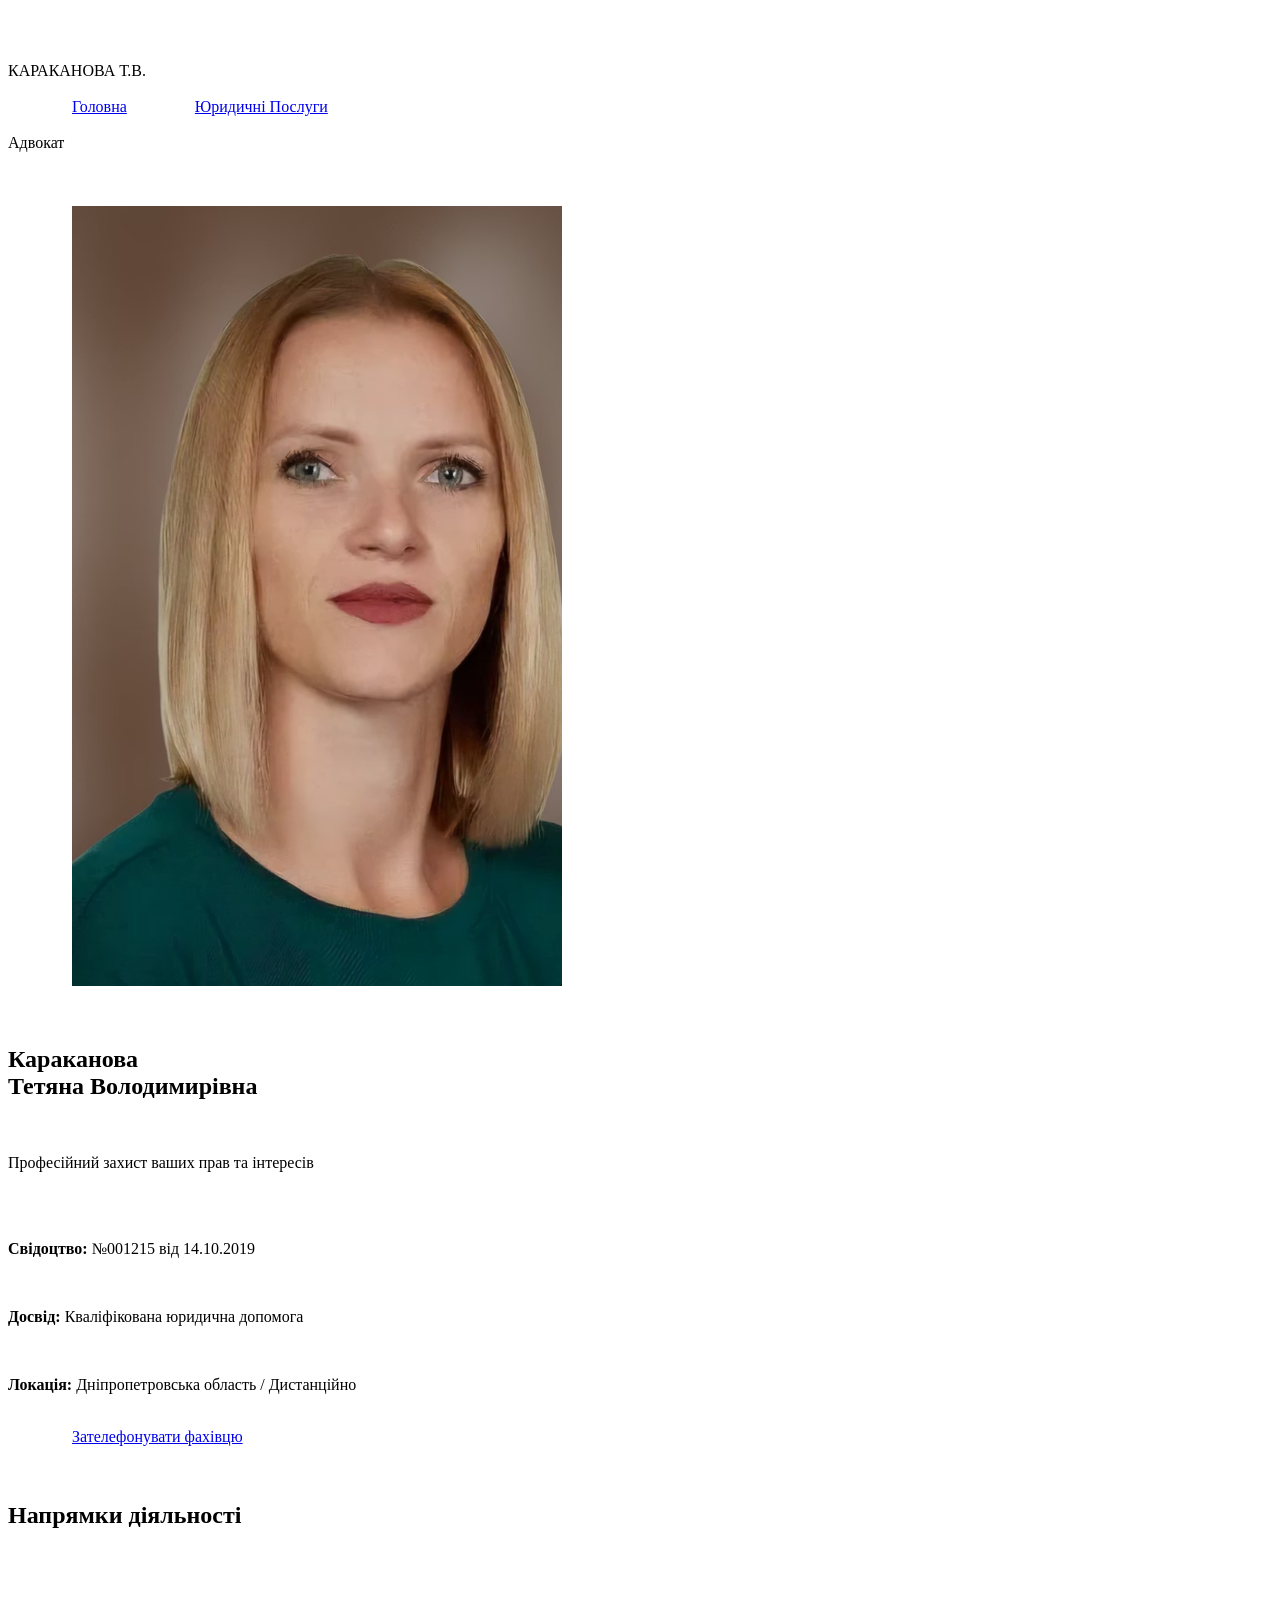
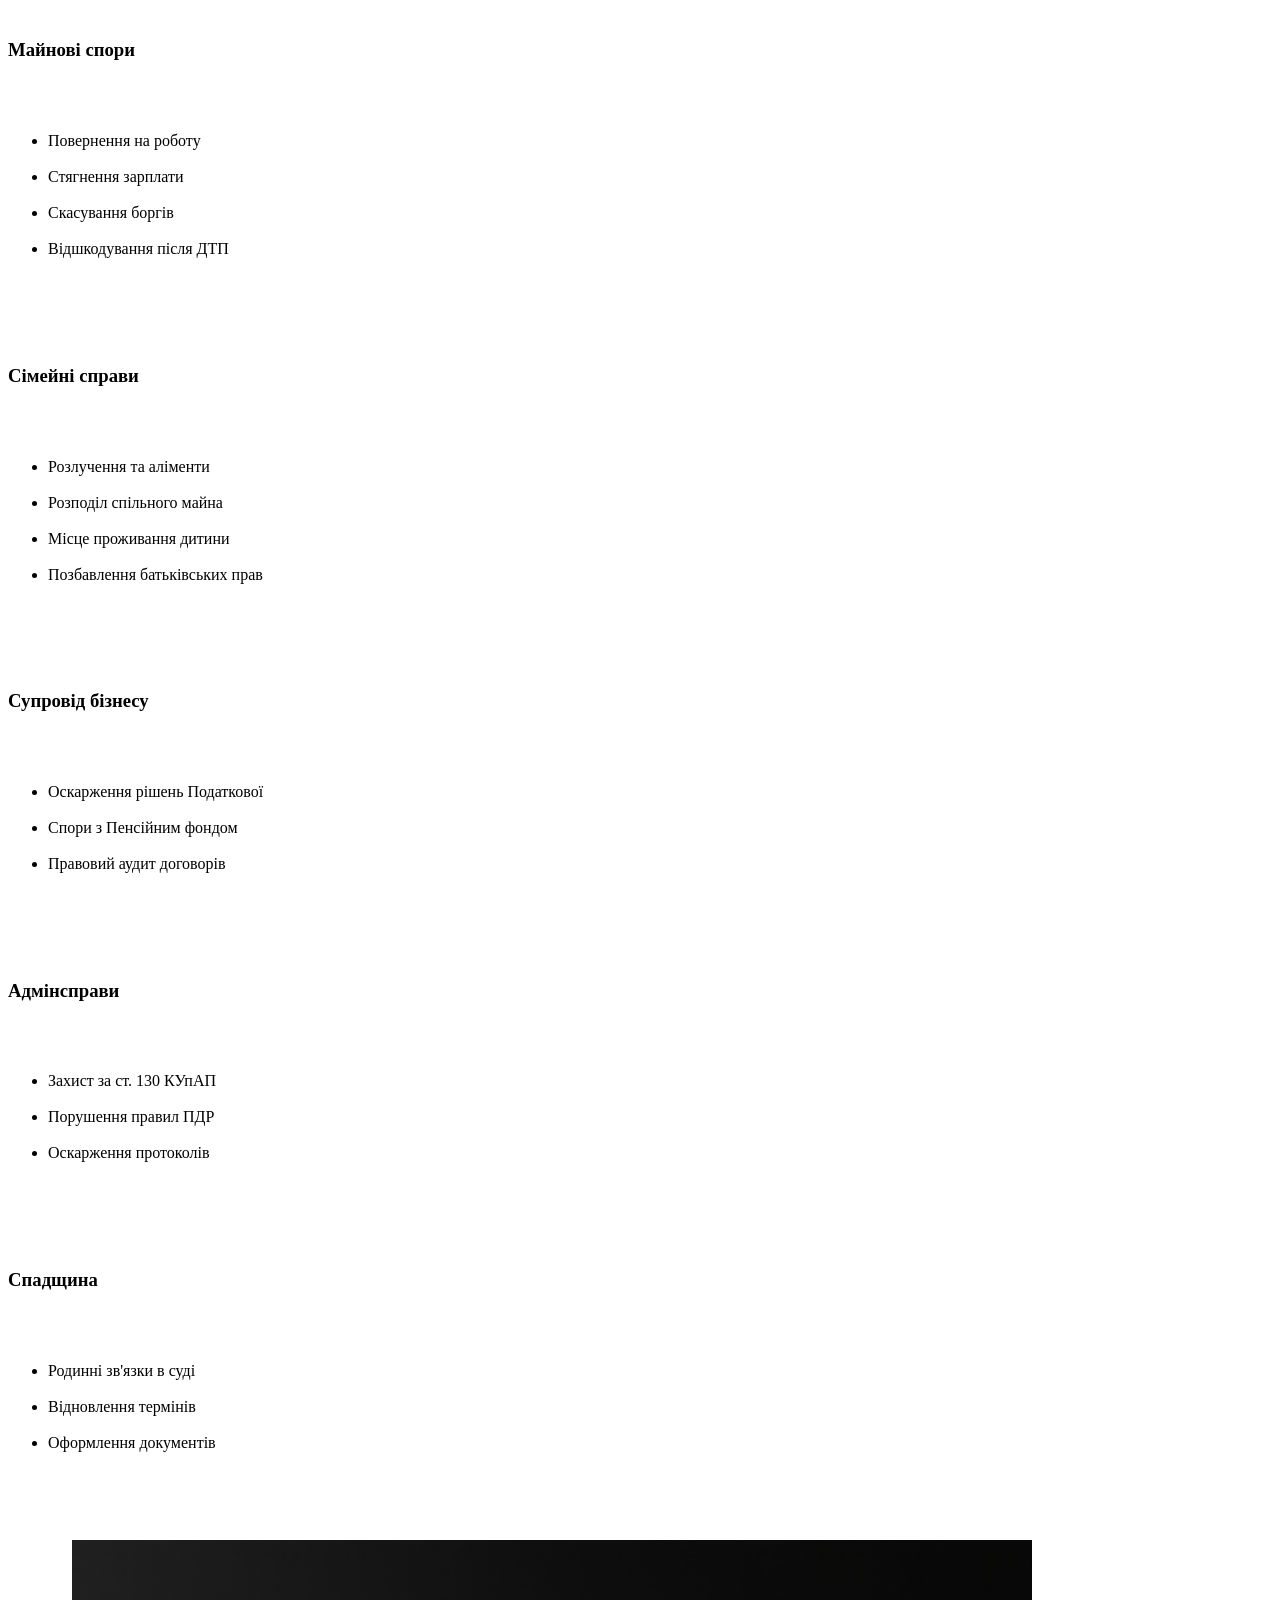
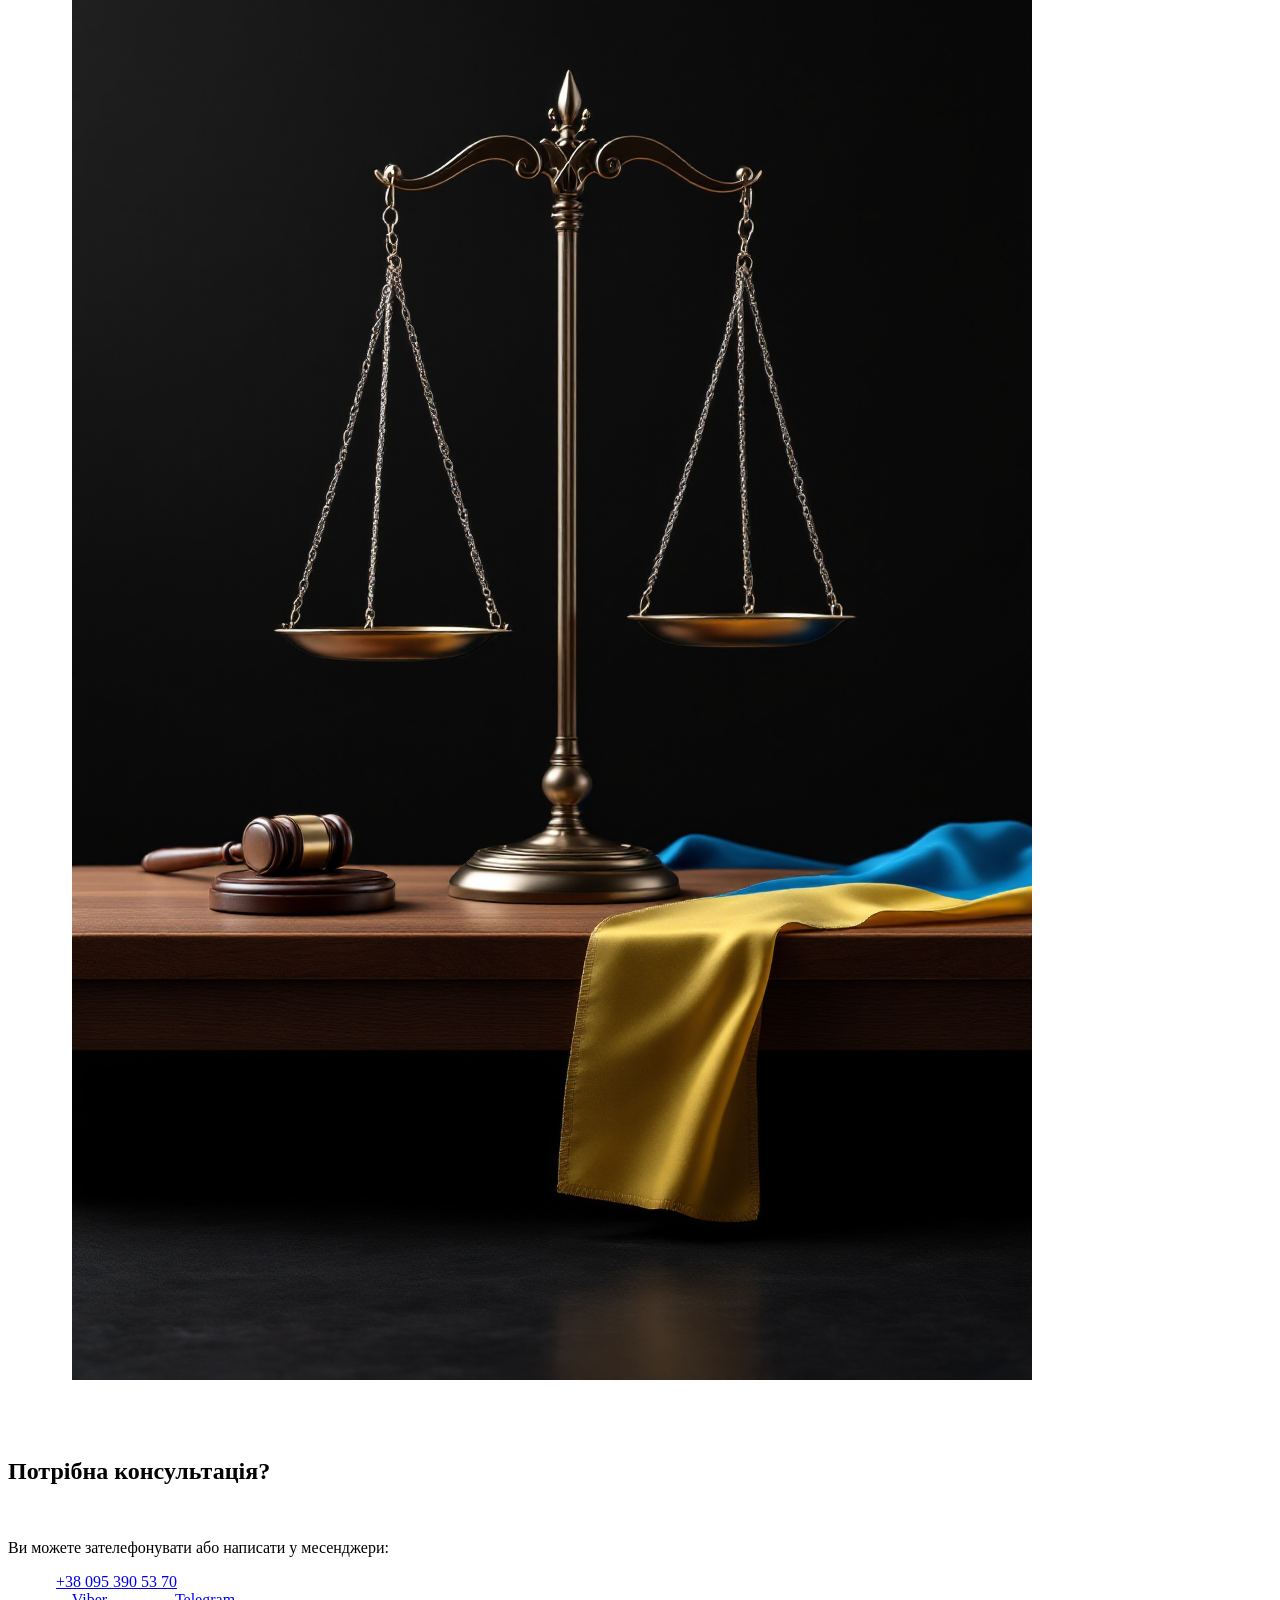
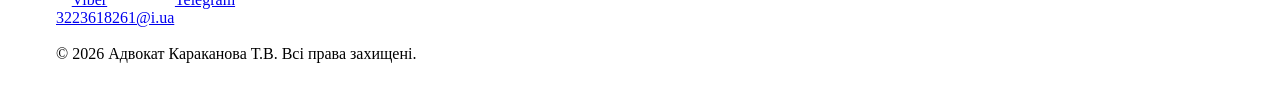
==== commit 9636478b: "Update index.html" ====
--- a/index.html
+++ b/index.html
@@ -1,179 +1,247 @@
 <!DOCTYPE html>
 <html lang="uk">
 <head>
-    <meta charset="UTF-8">
-    <meta name="viewport" content="width=device-width, initial-scale=1.0">
-    <title>Юридичні послуги в Дніпрі — Адвокат Караканова Т.В.</title>
-    <meta name="description" content="Повний спектр юридичних послуг: сімейні справи, розлучення, аліменти, ДТП, ст. 130 КУпАП, спадщина та майнові спори у Дніпрі.">
-    
-    <link href="https://fonts.googleapis.com/css2?family=Montserrat:wght@400;600;700&family=Source+Sans+3:wght@300;400;600&display=swap" rel="stylesheet">
-    
-    <style>
-        :root { 
-            --bg-dark: #0f1113; 
-            --bg-card: #1a1c1e; 
-            --accent: #d4af37; 
-            --text-main: #ffffff; 
-            --text-muted: #a0a8b0; 
-            --border: rgba(255, 255, 255, 0.1); 
-        }
-        
-        * { margin: 0; padding: 0; box-sizing: border-box; }
-        
-        body { 
-            font-family: 'Source Sans 3', sans-serif; 
-            background-color: var(--bg-dark); 
-            color: var(--text-main); 
-            line-height: 1.6; 
-        }
-
-        .container { max-width: 1100px; margin: 0 auto; padding: 0 20px; }
-
-        header { 
-            padding: 30px 0; 
-            display: flex; 
-            justify-content: space-between; 
-            align-items: center; 
-            border-bottom: 1px solid var(--border); 
-        }
-
-        nav { display: flex; gap: 20px; }
-        nav a { 
-            color: var(--text-main); 
-            text-decoration: none; 
-            font-weight: 600; 
-            font-size: 0.9rem; 
-            text-transform: uppercase; 
-            transition: 0.3s;
-        }
-        nav a:hover { color: var(--accent); }
-
-        .logo { font-family: 'Montserrat', sans-serif; font-size: 1.3rem; font-weight: 700; letter-spacing: 1px; }
-
-        .section-title { 
-            font-family: 'Montserrat', sans-serif; 
-            font-size: 2.5rem; 
-            margin: 60px 0 40px; 
-            text-align: center; 
-            color: var(--accent); 
-        }
-
-        /* МАКЕТ З КАРТИНКОЮ ПРАВОРУЧ */
-        .services-layout {
-            display: grid;
-            grid-template-columns: 1fr 380px;
-            gap: 30px;
-            margin-bottom: 80px;
-            align-items: start;
-        }
-
-        .services-grid-inner {
-            display: grid;
-            gap: 20px;
-        }
-
-        .service-card { 
-            background: var(--bg-card); 
-            padding: 30px; 
-            border-radius: 20px; 
-            border: 1px solid var(--border); 
-        }
-
-        .service-card h2 { color: var(--accent); margin-bottom: 15px; font-family: 'Montserrat', sans-serif; font-size: 1.6rem; border-bottom: 1px solid var(--border); padding-bottom: 10px; }
-        .service-card p { color: var(--text-muted); margin-bottom: 15px; }
-        .service-card ul { list-style: none; }
-        .service-card ul li { position: relative; padding-left: 25px; margin-bottom: 8px; color: var(--text-main); }
-        .service-card ul li::before { content: "✓"; position: absolute; left: 0; color: var(--accent); font-weight: bold; }
-
-        /* ВАШІ ВАГИ ПРАВОРУЧ */
-        .side-image-container {
-            border-radius: 20px;
-            overflow: hidden;
-            position: sticky;
-            top: 20px;
-            border: 1px solid var(--border);
-            box-shadow: 0 10px 30px rgba(0,0,0,0.4);
-        }
-
-        .side-image-container img { width: 100%; height: auto; display: block; object-fit: cover; }
-
-        footer { text-align: center; padding: 40px; color: var(--text-muted); border-top: 1px solid var(--border); font-size: 0.8rem; }
-
-        @media (max-width: 1000px) {
-            header { flex-direction: column; gap: 15px; }
-            .services-layout { grid-template-columns: 1fr; }
-            .side-image-container { display: none; } /* Сховаємо на мобільних, щоб не заважало тексту */
-        }
-    </style>
+    <meta charset="UTF-8">
+    <meta name="viewport" content="width=device-width, initial-scale=1.0">
+    <title>Адвокат Дніпро — Караканова Тетяна — Юрист</title>
+    <meta name="description" content="Адвокат Караканова Тетяна Володимирівна. Свідоцтво №001215. Професійна юридична допомога, захист у судах та консультації.">
+    <link rel="icon" type="image/png" href="favicon.png">
+    <link rel="apple-touch-icon" href="favicon.png">
+    <link rel="canonical" href="https://advokat-karakanova-urist.cx.ua/">
+    <link href="https://fonts.googleapis.com/css2?family=Montserrat:wght@400;600;700&family=Source+Sans+3:wght@300;400;600&display=swap" rel="stylesheet">
+    
+    <style>
+        :root { 
+            --bg-dark: #0f1113; 
+            --bg-card: #1a1c1e; 
+            --accent: #d4af37; 
+            --text-main: #ffffff; 
+            --text-muted: #a0a8b0; 
+            --border: rgba(255, 255, 255, 0.1); 
+        }
+        
+        * { margin: 0; padding: 0; box-sizing: border-box; }
+        
+        body { 
+            font-family: 'Source Sans 3', sans-serif; 
+            background-color: var(--bg-dark); 
+            color: var(--text-main); 
+            line-height: 1.6; 
+            overflow-x: hidden;
+        }
+
+        .container { max-width: 1100px; margin: 0 auto; padding: 0 20px; }
+
+        header { 
+            padding: 30px 0; 
+            display: flex; 
+            justify-content: space-between; 
+            align-items: center; 
+            border-bottom: 1px solid var(--border); 
+        }
+
+        /* Стилі для меню навігації */
+        nav { display: flex; gap: 20px; }
+        nav a { 
+            color: var(--text-main); 
+            text-decoration: none; 
+            font-weight: 600; 
+            font-size: 0.9rem; 
+            text-transform: uppercase; 
+            letter-spacing: 0.5px;
+            transition: 0.3s;
+        }
+        nav a:hover { color: var(--accent); }
+        nav a.active { color: var(--accent); }
+
+        .logo { font-family: 'Montserrat', sans-serif; font-size: 1.3rem; font-weight: 700; letter-spacing: 1px; }
+        .status-badge { font-size: 0.8rem; color: var(--accent); text-transform: uppercase; font-weight: 600; opacity: 0.8; }
+
+        .hero { 
+            display: grid; 
+            grid-template-columns: 1fr 1.2fr; 
+            gap: 60px; 
+            align-items: center; 
+            padding: 60px 0; 
+        }
+
+        .hero-image-container { 
+            border-radius: 20px; 
+            overflow: hidden; 
+            aspect-ratio: 3/4; 
+            background: #222; 
+            box-shadow: 0 20px 40px rgba(0,0,0,0.4); 
+        }
+
+        .hero-image-container img { width: 100%; height: 100%; object-fit: cover; }
+        .hero-content h1 { font-family: 'Montserrat', sans-serif; font-size: clamp(2.3rem, 5vw, 3.5rem); line-height: 1.1; margin-bottom: 20px; }
+        .subtitle { font-size: 1.2rem; color: var(--accent); margin-bottom: 30px; }
+
+        .info-card { background: var(--bg-card); padding: 30px; border-radius: 15px; border: 1px solid var(--border); margin-bottom: 30px; }
+        .info-card p { margin-bottom: 10px; color: var(--text-muted); }
+        .info-card strong { color: var(--text-main); }
+
+        .section-title { font-family: 'Montserrat', sans-serif; font-size: 2.2rem; margin: 60px 0 40px; text-align: center; color: var(--accent); }
+
+        .services-layout {
+            display: grid;
+            grid-template-columns: 1fr 380px;
+            gap: 30px;
+            margin-bottom: 80px;
+            align-items: start;
+        }
+
+        .services-grid-inner {
+            display: grid;
+            grid-template-columns: repeat(auto-fit, minmax(300px, 1fr));
+            gap: 20px;
+        }
+
+        .service-card { 
+            background: var(--bg-card); 
+            padding: 25px; 
+            border-radius: 20px; 
+            border: 1px solid var(--border); 
+        }
+
+        .service-card h3 { color: var(--accent); margin-bottom: 15px; border-bottom: 1px solid var(--border); padding-bottom: 10px; font-family: 'Montserrat', sans-serif; }
+        .service-card ul { list-style: none; }
+        .service-card ul li { position: relative; padding-left: 20px; margin-bottom: 8px; font-size: 0.95rem; color: var(--text-muted); }
+        .service-card ul li::before { content: "•"; position: absolute; left: 0; color: var(--accent); }
+
+        .side-image-container {
+            border-radius: 20px;
+            overflow: hidden;
+            height: 100%;
+            min-height: 500px;
+            border: 1px solid var(--border);
+            box-shadow: 0 10px 30px rgba(0,0,0,0.3);
+        }
+
+        .side-image-container img { width: 100%; height: 100%; object-fit: cover; }
+
+        .cta-section { 
+            background: linear-gradient(145deg, #1e2124, #141618); 
+            padding: 60px 20px; 
+            border-radius: 30px; 
+            text-align: center; 
+            margin-bottom: 80px; 
+            border: 1px solid var(--border); 
+        }
+
+        .btn-contact { display: inline-block; background: var(--accent); color: #000; padding: 18px 40px; border-radius: 50px; text-decoration: none; font-weight: 700; margin: 10px; font-size: 1.1rem; }
+        .messenger-btns { margin-top: 20px; display: flex; justify-content: center; gap: 15px; flex-wrap: wrap; }
+        .btn-msgr { padding: 12px 25px; border-radius: 50px; text-decoration: none; font-weight: 600; color: #fff; }
+        .viber { background: #7360f2; }
+        .telegram { background: #0088cc; }
+        .email-link { display: block; margin-top: 30px; color: var(--text-muted); text-decoration: none; font-weight: 400; }
+
+        footer { text-align: center; padding: 40px; color: var(--text-muted); border-top: 1px solid var(--border); font-size: 0.8rem; }
+
+        @media (max-width: 1000px) {
+            header { flex-direction: column; gap: 15px; }
+            .hero { grid-template-columns: 1fr; text-align: center; }
+            .hero-image-container { max-width: 400px; margin: 0 auto; }
+            .services-layout { grid-template-columns: 1fr; }
+            .side-image-container { display: none; }
+        }
+    </style>
 </head>
 <body>
 
-    <div class="container">
-        <header>
-            <div class="logo">КАРАКАНОВА Т.В.</div>
-            <nav>
-                <a href="index.html">Головна</a>
-                <a href="poslugy.html" style="color: var(--accent);">Юридичні Послуги</a>
-            </nav>
-        </header>
-
-        <h1 class="section-title">Юридичні послуги</h1>
-
-        <div class="services-layout">
-            <div class="services-grid-inner">
-                
-                <div class="service-card">
-                    <h2>Сімейні справи</h2>
-                    <p>Професійне вирішення конфліктів у сфері сімейних відносин з урахуванням інтересів усіх сторін.</p>
-                    <ul>
-                        <li>Супровід розлучення в судовому порядку</li>
-                        <li>Стягнення аліментів та додаткових витрат на дитину</li>
-                        <li>Розподіл нерухомості та спільного майна подружжя</li>
-                        <li>Позбавлення батьківських прав та опіка</li>
-                    </ul>
-                </div>
-
-                <div class="service-card">
-                    <h2>Адмінсправи та ДТП</h2>
-                    <p>Ефективний захист водіїв та оскарження рішень правоохоронних органів.</p>
-                    <ul>
-                        <li>Захист у суді по ст. 130 КУпАП (алкогольне сп'яніння)</li>
-                        <li>Оскарження незаконних штрафів ПДР</li>
-                        <li>Відшкодування матеріальних збитків після ДТП</li>
-                    </ul>
-                </div>
-
-                <div class="service-card">
-                    <h2>Майнові та трудові спори</h2>
-                    <p>Захист ваших прав у відносинах з роботодавцями, банками та державними установами.</p>
-                    <ul>
-                        <li>Поновлення на роботі та стягнення зарплати</li>
-                        <li>Скасування незаконних боргів</li>
-                        <li>Спори з Пенсійним фондом та Податковою</li>
-                    </ul>
-                </div>
-
-                <div class="service-card">
-                    <h2>Спадкове право</h2>
-                    <p>Допомога в отриманні спадщини навіть у найскладніших ситуаціях.</p>
-                    <ul>
-                        <li>Відновлення термінів прийняття спадщини</li>
-                        <li>Встановлення фактів родинних зв'язків у судовому порядку</li>
-                        <li>Визнання права власності на спадкове майно</li>
-                    </ul>
-                </div>
-
-            </div>
-
-            <div class="side-image-container">
-                <img src="services-side.jpg" alt="Адвокат Дніпро — ваги та прапор">
-            </div>
-        </div>
-
-        <footer>
-            &copy; 2026 Адвокат Караканова Т.В. Всі права захищені.
-        </footer>
-    </div>
-
+    <div class="container">
+        <header>
+            <div class="logo">КАРАКАНОВА Т.В.</div>
+            <nav>
+                <a href="index.html" class="active">Головна</a>
+                <a href="poslugy.html">Юридичні Послуги</a>
+            </nav>
+            <div class="status-badge">Адвокат</div>
+        </header>
+
+        <section class="hero">
+            <div class="hero-image-container">
+                <img src="karakanova-photo.JPG" alt="Адвокат Караканова Тетяна Володимирівна">
+            </div>
+            <div class="hero-content">
+                <h1>Караканова<br>Тетяна Володимирівна</h1>
+                <p class="subtitle">Професійний захист ваших прав та інтересів</p>
+                <div class="info-card">
+                    <p><strong>Свідоцтво:</strong> №001215 від 14.10.2019</p>
+                    <p><strong>Досвід:</strong> Кваліфікована юридична допомога</p>
+                    <p><strong>Локація:</strong> Дніпропетровська область / Дистанційно</p>
+                </div>
+                <a href="tel:+380953905370" class="btn-contact">Зателефонувати фахівцю</a>
+            </div>
+        </section>
+
+        <h2 class="section-title">Напрямки діяльності</h2>
+
+        <div class="services-layout">
+            <div class="services-grid-inner">
+                <div class="service-card">
+                    <h3>Майнові спори</h3>
+                    <ul>
+                        <li>Повернення на роботу</li>
+                        <li>Стягнення зарплати</li>
+                        <li>Скасування боргів</li>
+                        <li>Відшкодування після ДТП</li>
+                    </ul>
+                </div>
+                <div class="service-card">
+                    <h3>Сімейні справи</h3>
+                    <ul>
+                        <li>Розлучення та аліменти</li>
+                        <li>Розподіл спільного майна</li>
+                        <li>Місце проживання дитини</li>
+                        <li>Позбавлення батьківських прав</li>
+                    </ul>
+                </div>
+                <div class="service-card">
+                    <h3>Супровід бізнесу</h3>
+                    <ul>
+                        <li>Оскарження рішень Податкової</li>
+                        <li>Спори з Пенсійним фондом</li>
+                        <li>Правовий аудит договорів</li>
+                    </ul>
+                </div>
+                <div class="service-card">
+                    <h3>Адмінсправи</h3>
+                    <ul>
+                        <li>Захист за ст. 130 КУпАП</li>
+                        <li>Порушення правил ПДР</li>
+                        <li>Оскарження протоколів</li>
+                    </ul>
+                </div>
+                <div class="service-card">
+                    <h3>Спадщина</h3>
+                    <ul>
+                        <li>Родинні зв'язки в суді</li>
+                        <li>Відновлення термінів</li>
+                        <li>Оформлення документів</li>
+                    </ul>
+                </div>
+            </div>
+
+            <div class="side-image-container">
+                <img src="services-side.jpg" alt="Юридичні послуги">
+            </div>
+        </div>
+
+        <section class="cta-section">
+            <h2>Потрібна консультація?</h2>
+            <p>Ви можете зателефонувати або написати у месенджери:</p>
+            <a href="tel:+380953905370" class="btn-contact">+38 095 390 53 70</a>
+            <div class="messenger-btns">
+                <a href="viber://chat?number=%2B380953905370" class="btn-msgr viber">Viber</a>
+                <a href="https://t.me/Tatiana_Karakanova" class="btn-msgr telegram">Telegram</a>
+            </div>
+            <a href="mailto:3223618261@i.ua" class="email-link">3223618261@i.ua</a>
+        </section>
+
+        <footer>
+            &copy; 2026 Адвокат Караканова Т.В. Всі права захищені.
+        </footer>
+    </div>
 </body>
 </html>
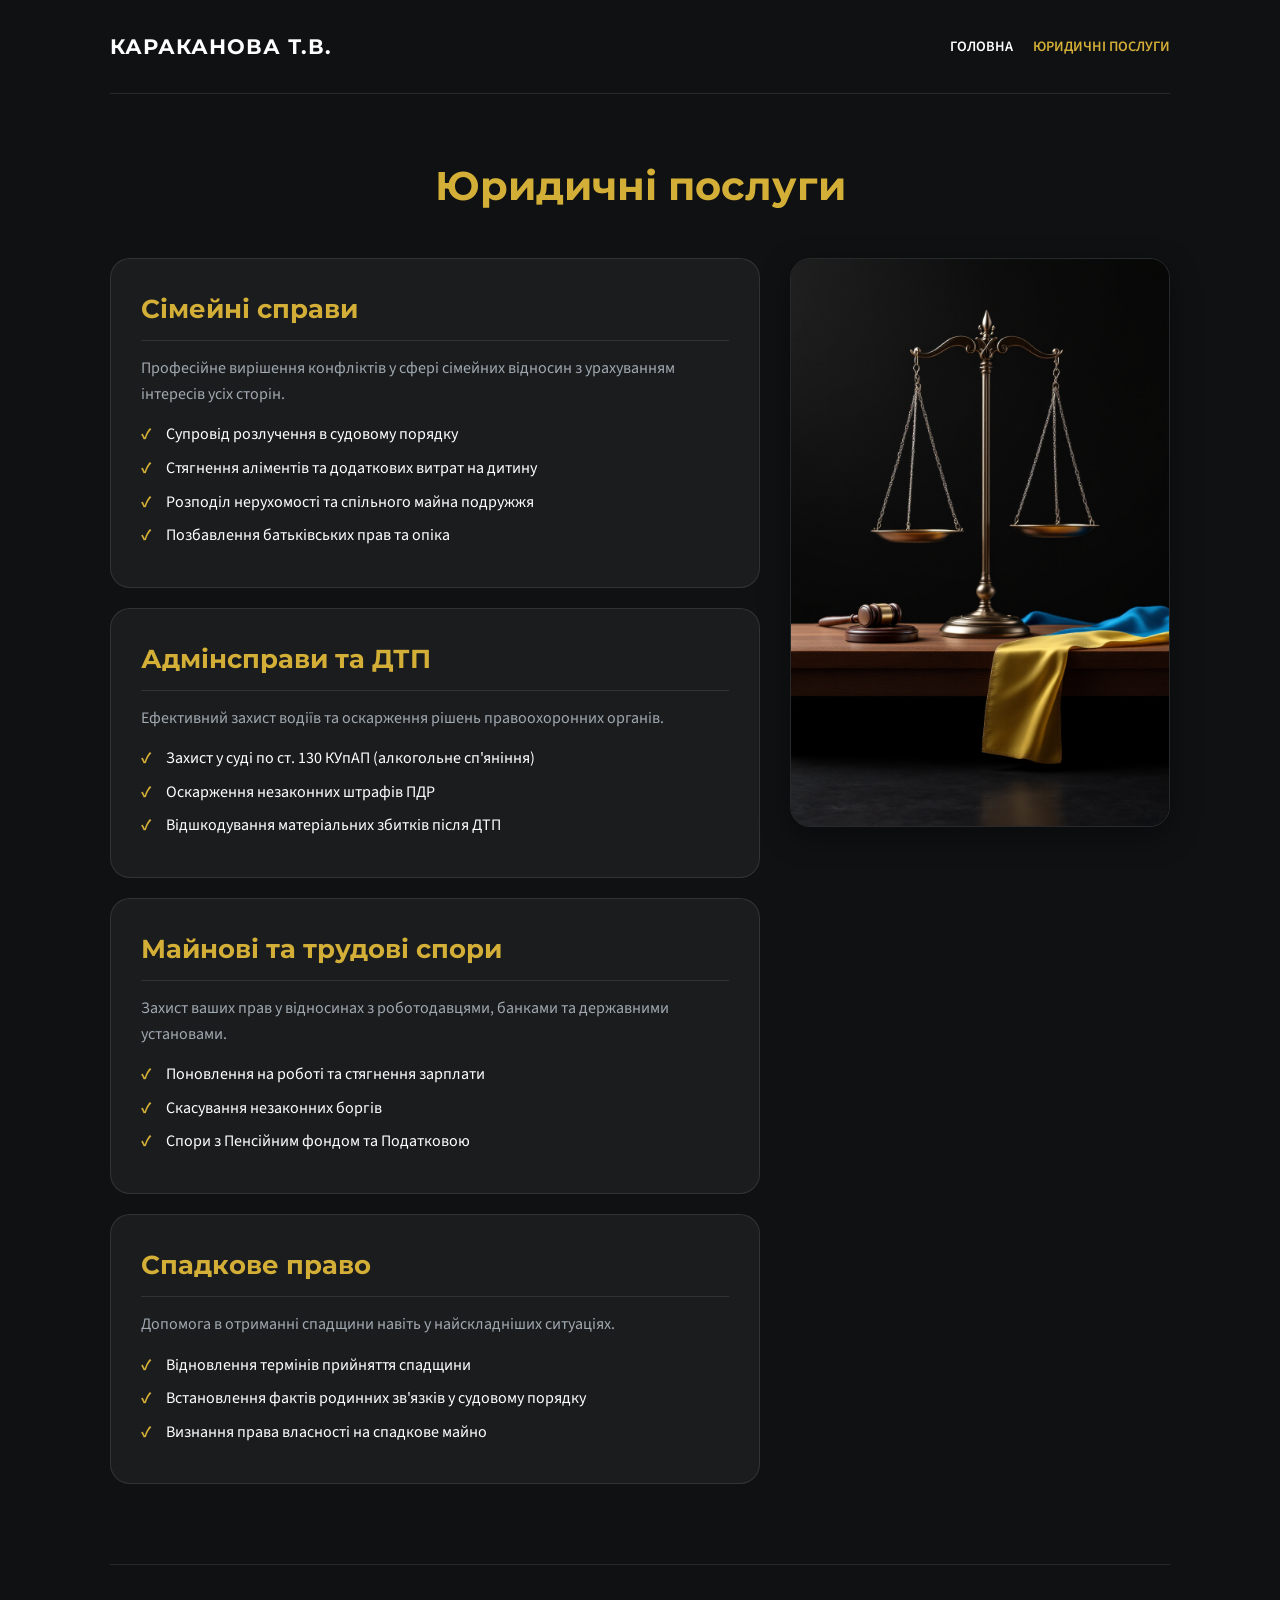
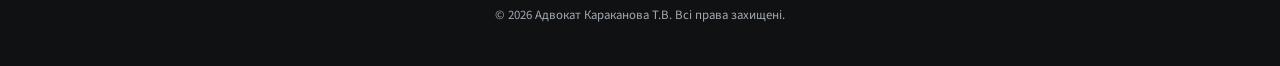
==== commit 56eb7a6c: "Update index.html" ====
--- a/index.html
+++ b/index.html
@@ -1,247 +1,179 @@
 <!DOCTYPE html>
 <html lang="uk">
 <head>
-    <meta charset="UTF-8">
-    <meta name="viewport" content="width=device-width, initial-scale=1.0">
-    <title>Адвокат Дніпро — Караканова Тетяна — Юрист</title>
-    <meta name="description" content="Адвокат Караканова Тетяна Володимирівна. Свідоцтво №001215. Професійна юридична допомога, захист у судах та консультації.">
-    <link rel="icon" type="image/png" href="favicon.png">
-    <link rel="apple-touch-icon" href="favicon.png">
-    <link rel="canonical" href="https://advokat-karakanova-urist.cx.ua/">
-    <link href="https://fonts.googleapis.com/css2?family=Montserrat:wght@400;600;700&family=Source+Sans+3:wght@300;400;600&display=swap" rel="stylesheet">
-    
-    <style>
-        :root { 
-            --bg-dark: #0f1113; 
-            --bg-card: #1a1c1e; 
-            --accent: #d4af37; 
-            --text-main: #ffffff; 
-            --text-muted: #a0a8b0; 
-            --border: rgba(255, 255, 255, 0.1); 
-        }
-        
-        * { margin: 0; padding: 0; box-sizing: border-box; }
-        
-        body { 
-            font-family: 'Source Sans 3', sans-serif; 
-            background-color: var(--bg-dark); 
-            color: var(--text-main); 
-            line-height: 1.6; 
-            overflow-x: hidden;
-        }
+    <meta charset="UTF-8">
+    <meta name="viewport" content="width=device-width, initial-scale=1.0">
+    <title>Юридичні послуги в Дніпрі — Адвокат Караканова Т.В.</title>
+    <meta name="description" content="Повний спектр юридичних послуг: сімейні справи, розлучення, аліменти, ДТП, ст. 130 КУпАП, спадщина та майнові спори у Дніпрі.">
+    
+    <link href="https://fonts.googleapis.com/css2?family=Montserrat:wght@400;600;700&family=Source+Sans+3:wght@300;400;600&display=swap" rel="stylesheet">
+    
+    <style>
+        :root { 
+            --bg-dark: #0f1113; 
+            --bg-card: #1a1c1e; 
+            --accent: #d4af37; 
+            --text-main: #ffffff; 
+            --text-muted: #a0a8b0; 
+            --border: rgba(255, 255, 255, 0.1); 
+        }
+        
+        * { margin: 0; padding: 0; box-sizing: border-box; }
+        
+        body { 
+            font-family: 'Source Sans 3', sans-serif; 
+            background-color: var(--bg-dark); 
+            color: var(--text-main); 
+            line-height: 1.6; 
+        }
 
-        .container { max-width: 1100px; margin: 0 auto; padding: 0 20px; }
+        .container { max-width: 1100px; margin: 0 auto; padding: 0 20px; }
 
-        header { 
-            padding: 30px 0; 
-            display: flex; 
-            justify-content: space-between; 
-            align-items: center; 
-            border-bottom: 1px solid var(--border); 
-        }
+        header { 
+            padding: 30px 0; 
+            display: flex; 
+            justify-content: space-between; 
+            align-items: center; 
+            border-bottom: 1px solid var(--border); 
+        }
 
-        /* Стилі для меню навігації */
-        nav { display: flex; gap: 20px; }
-        nav a { 
-            color: var(--text-main); 
-            text-decoration: none; 
-            font-weight: 600; 
-            font-size: 0.9rem; 
-            text-transform: uppercase; 
-            letter-spacing: 0.5px;
-            transition: 0.3s;
-        }
-        nav a:hover { color: var(--accent); }
-        nav a.active { color: var(--accent); }
+        nav { display: flex; gap: 20px; }
+        nav a { 
+            color: var(--text-main); 
+            text-decoration: none; 
+            font-weight: 600; 
+            font-size: 0.9rem; 
+            text-transform: uppercase; 
+            transition: 0.3s;
+        }
+        nav a:hover { color: var(--accent); }
 
-        .logo { font-family: 'Montserrat', sans-serif; font-size: 1.3rem; font-weight: 700; letter-spacing: 1px; }
-        .status-badge { font-size: 0.8rem; color: var(--accent); text-transform: uppercase; font-weight: 600; opacity: 0.8; }
+        .logo { font-family: 'Montserrat', sans-serif; font-size: 1.3rem; font-weight: 700; letter-spacing: 1px; }
 
-        .hero { 
-            display: grid; 
-            grid-template-columns: 1fr 1.2fr; 
-            gap: 60px; 
-            align-items: center; 
-            padding: 60px 0; 
-        }
+        .section-title { 
+            font-family: 'Montserrat', sans-serif; 
+            font-size: 2.5rem; 
+            margin: 60px 0 40px; 
+            text-align: center; 
+            color: var(--accent); 
+        }
 
-        .hero-image-container { 
-            border-radius: 20px; 
-            overflow: hidden; 
-            aspect-ratio: 3/4; 
-            background: #222; 
-            box-shadow: 0 20px 40px rgba(0,0,0,0.4); 
-        }
+        /* МАКЕТ З КАРТИНКОЮ ПРАВОРУЧ */
+        .services-layout {
+            display: grid;
+            grid-template-columns: 1fr 380px;
+            gap: 30px;
+            margin-bottom: 80px;
+            align-items: start;
+        }
 
-        .hero-image-container img { width: 100%; height: 100%; object-fit: cover; }
-        .hero-content h1 { font-family: 'Montserrat', sans-serif; font-size: clamp(2.3rem, 5vw, 3.5rem); line-height: 1.1; margin-bottom: 20px; }
-        .subtitle { font-size: 1.2rem; color: var(--accent); margin-bottom: 30px; }
+        .services-grid-inner {
+            display: grid;
+            gap: 20px;
+        }
 
-        .info-card { background: var(--bg-card); padding: 30px; border-radius: 15px; border: 1px solid var(--border); margin-bottom: 30px; }
-        .info-card p { margin-bottom: 10px; color: var(--text-muted); }
-        .info-card strong { color: var(--text-main); }
+        .service-card { 
+            background: var(--bg-card); 
+            padding: 30px; 
+            border-radius: 20px; 
+            border: 1px solid var(--border); 
+        }
 
-        .section-title { font-family: 'Montserrat', sans-serif; font-size: 2.2rem; margin: 60px 0 40px; text-align: center; color: var(--accent); }
+        .service-card h2 { color: var(--accent); margin-bottom: 15px; font-family: 'Montserrat', sans-serif; font-size: 1.6rem; border-bottom: 1px solid var(--border); padding-bottom: 10px; }
+        .service-card p { color: var(--text-muted); margin-bottom: 15px; }
+        .service-card ul { list-style: none; }
+        .service-card ul li { position: relative; padding-left: 25px; margin-bottom: 8px; color: var(--text-main); }
+        .service-card ul li::before { content: "✓"; position: absolute; left: 0; color: var(--accent); font-weight: bold; }
 
-        .services-layout {
-            display: grid;
-            grid-template-columns: 1fr 380px;
-            gap: 30px;
-            margin-bottom: 80px;
-            align-items: start;
-        }
+        /* ВАШІ ВАГИ ПРАВОРУЧ */
+        .side-image-container {
+            border-radius: 20px;
+            overflow: hidden;
+            position: sticky;
+            top: 20px;
+            border: 1px solid var(--border);
+            box-shadow: 0 10px 30px rgba(0,0,0,0.4);
+        }
 
-        .services-grid-inner {
-            display: grid;
-            grid-template-columns: repeat(auto-fit, minmax(300px, 1fr));
-            gap: 20px;
-        }
+        .side-image-container img { width: 100%; height: auto; display: block; object-fit: cover; }
 
-        .service-card { 
-            background: var(--bg-card); 
-            padding: 25px; 
-            border-radius: 20px; 
-            border: 1px solid var(--border); 
-        }
+        footer { text-align: center; padding: 40px; color: var(--text-muted); border-top: 1px solid var(--border); font-size: 0.8rem; }
 
-        .service-card h3 { color: var(--accent); margin-bottom: 15px; border-bottom: 1px solid var(--border); padding-bottom: 10px; font-family: 'Montserrat', sans-serif; }
-        .service-card ul { list-style: none; }
-        .service-card ul li { position: relative; padding-left: 20px; margin-bottom: 8px; font-size: 0.95rem; color: var(--text-muted); }
-        .service-card ul li::before { content: "•"; position: absolute; left: 0; color: var(--accent); }
-
-        .side-image-container {
-            border-radius: 20px;
-            overflow: hidden;
-            height: 100%;
-            min-height: 500px;
-            border: 1px solid var(--border);
-            box-shadow: 0 10px 30px rgba(0,0,0,0.3);
-        }
-
-        .side-image-container img { width: 100%; height: 100%; object-fit: cover; }
-
-        .cta-section { 
-            background: linear-gradient(145deg, #1e2124, #141618); 
-            padding: 60px 20px; 
-            border-radius: 30px; 
-            text-align: center; 
-            margin-bottom: 80px; 
-            border: 1px solid var(--border); 
-        }
-
-        .btn-contact { display: inline-block; background: var(--accent); color: #000; padding: 18px 40px; border-radius: 50px; text-decoration: none; font-weight: 700; margin: 10px; font-size: 1.1rem; }
-        .messenger-btns { margin-top: 20px; display: flex; justify-content: center; gap: 15px; flex-wrap: wrap; }
-        .btn-msgr { padding: 12px 25px; border-radius: 50px; text-decoration: none; font-weight: 600; color: #fff; }
-        .viber { background: #7360f2; }
-        .telegram { background: #0088cc; }
-        .email-link { display: block; margin-top: 30px; color: var(--text-muted); text-decoration: none; font-weight: 400; }
-
-        footer { text-align: center; padding: 40px; color: var(--text-muted); border-top: 1px solid var(--border); font-size: 0.8rem; }
-
-        @media (max-width: 1000px) {
-            header { flex-direction: column; gap: 15px; }
-            .hero { grid-template-columns: 1fr; text-align: center; }
-            .hero-image-container { max-width: 400px; margin: 0 auto; }
-            .services-layout { grid-template-columns: 1fr; }
-            .side-image-container { display: none; }
-        }
-    </style>
+        @media (max-width: 1000px) {
+            header { flex-direction: column; gap: 15px; }
+            .services-layout { grid-template-columns: 1fr; }
+            .side-image-container { display: none; } /* Сховаємо на мобільних, щоб не заважало тексту */
+        }
+    </style>
 </head>
 <body>
 
-    <div class="container">
-        <header>
-            <div class="logo">КАРАКАНОВА Т.В.</div>
-            <nav>
-                <a href="index.html" class="active">Головна</a>
-                <a href="poslugy.html">Юридичні Послуги</a>
-            </nav>
-            <div class="status-badge">Адвокат</div>
-        </header>
+    <div class="container">
+        <header>
+            <div class="logo">КАРАКАНОВА Т.В.</div>
+            <nav>
+                <a href="index.html">Головна</a>
+                <a href="poslugy.html" style="color: var(--accent);">Юридичні Послуги</a>
+            </nav>
+        </header>
 
-        <section class="hero">
-            <div class="hero-image-container">
-                <img src="karakanova-photo.JPG" alt="Адвокат Караканова Тетяна Володимирівна">
-            </div>
-            <div class="hero-content">
-                <h1>Караканова<br>Тетяна Володимирівна</h1>
-                <p class="subtitle">Професійний захист ваших прав та інтересів</p>
-                <div class="info-card">
-                    <p><strong>Свідоцтво:</strong> №001215 від 14.10.2019</p>
-                    <p><strong>Досвід:</strong> Кваліфікована юридична допомога</p>
-                    <p><strong>Локація:</strong> Дніпропетровська область / Дистанційно</p>
-                </div>
-                <a href="tel:+380953905370" class="btn-contact">Зателефонувати фахівцю</a>
-            </div>
-        </section>
+        <h1 class="section-title">Юридичні послуги</h1>
 
-        <h2 class="section-title">Напрямки діяльності</h2>
+        <div class="services-layout">
+            <div class="services-grid-inner">
+                
+                <div class="service-card">
+                    <h2>Сімейні справи</h2>
+                    <p>Професійне вирішення конфліктів у сфері сімейних відносин з урахуванням інтересів усіх сторін.</p>
+                    <ul>
+                        <li>Супровід розлучення в судовому порядку</li>
+                        <li>Стягнення аліментів та додаткових витрат на дитину</li>
+                        <li>Розподіл нерухомості та спільного майна подружжя</li>
+                        <li>Позбавлення батьківських прав та опіка</li>
+                    </ul>
+                </div>
 
-        <div class="services-layout">
-            <div class="services-grid-inner">
-                <div class="service-card">
-                    <h3>Майнові спори</h3>
-                    <ul>
-                        <li>Повернення на роботу</li>
-                        <li>Стягнення зарплати</li>
-                        <li>Скасування боргів</li>
-                        <li>Відшкодування після ДТП</li>
-                    </ul>
-                </div>
-                <div class="service-card">
-                    <h3>Сімейні справи</h3>
-                    <ul>
-                        <li>Розлучення та аліменти</li>
-                        <li>Розподіл спільного майна</li>
-                        <li>Місце проживання дитини</li>
-                        <li>Позбавлення батьківських прав</li>
-                    </ul>
-                </div>
-                <div class="service-card">
-                    <h3>Супровід бізнесу</h3>
-                    <ul>
-                        <li>Оскарження рішень Податкової</li>
-                        <li>Спори з Пенсійним фондом</li>
-                        <li>Правовий аудит договорів</li>
-                    </ul>
-                </div>
-                <div class="service-card">
-                    <h3>Адмінсправи</h3>
-                    <ul>
-                        <li>Захист за ст. 130 КУпАП</li>
-                        <li>Порушення правил ПДР</li>
-                        <li>Оскарження протоколів</li>
-                    </ul>
-                </div>
-                <div class="service-card">
-                    <h3>Спадщина</h3>
-                    <ul>
-                        <li>Родинні зв'язки в суді</li>
-                        <li>Відновлення термінів</li>
-                        <li>Оформлення документів</li>
-                    </ul>
-                </div>
-            </div>
+                <div class="service-card">
+                    <h2>Адмінсправи та ДТП</h2>
+                    <p>Ефективний захист водіїв та оскарження рішень правоохоронних органів.</p>
+                    <ul>
+                        <li>Захист у суді по ст. 130 КУпАП (алкогольне сп'яніння)</li>
+                        <li>Оскарження незаконних штрафів ПДР</li>
+                        <li>Відшкодування матеріальних збитків після ДТП</li>
+                    </ul>
+                </div>
 
-            <div class="side-image-container">
-                <img src="services-side.jpg" alt="Юридичні послуги">
-            </div>
-        </div>
+                <div class="service-card">
+                    <h2>Майнові та трудові спори</h2>
+                    <p>Захист ваших прав у відносинах з роботодавцями, банками та державними установами.</p>
+                    <ul>
+                        <li>Поновлення на роботі та стягнення зарплати</li>
+                        <li>Скасування незаконних боргів</li>
+                        <li>Спори з Пенсійним фондом та Податковою</li>
+                    </ul>
+                </div>
 
-        <section class="cta-section">
-            <h2>Потрібна консультація?</h2>
-            <p>Ви можете зателефонувати або написати у месенджери:</p>
-            <a href="tel:+380953905370" class="btn-contact">+38 095 390 53 70</a>
-            <div class="messenger-btns">
-                <a href="viber://chat?number=%2B380953905370" class="btn-msgr viber">Viber</a>
-                <a href="https://t.me/Tatiana_Karakanova" class="btn-msgr telegram">Telegram</a>
-            </div>
-            <a href="mailto:3223618261@i.ua" class="email-link">3223618261@i.ua</a>
-        </section>
+                <div class="service-card">
+                    <h2>Спадкове право</h2>
+                    <p>Допомога в отриманні спадщини навіть у найскладніших ситуаціях.</p>
+                    <ul>
+                        <li>Відновлення термінів прийняття спадщини</li>
+                        <li>Встановлення фактів родинних зв'язків у судовому порядку</li>
+                        <li>Визнання права власності на спадкове майно</li>
+                    </ul>
+                </div>
 
-        <footer>
-            &copy; 2026 Адвокат Караканова Т.В. Всі права захищені.
-        </footer>
-    </div>
+            </div>
+
+            <div class="side-image-container">
+                <img src="services-side.jpg" alt="Адвокат Дніпро — ваги та прапор">
+            </div>
+        </div>
+
+        <footer>
+            &copy; 2026 Адвокат Караканова Т.В. Всі права захищені.
+        </footer>
+    </div>
+
 </body>
 </html>
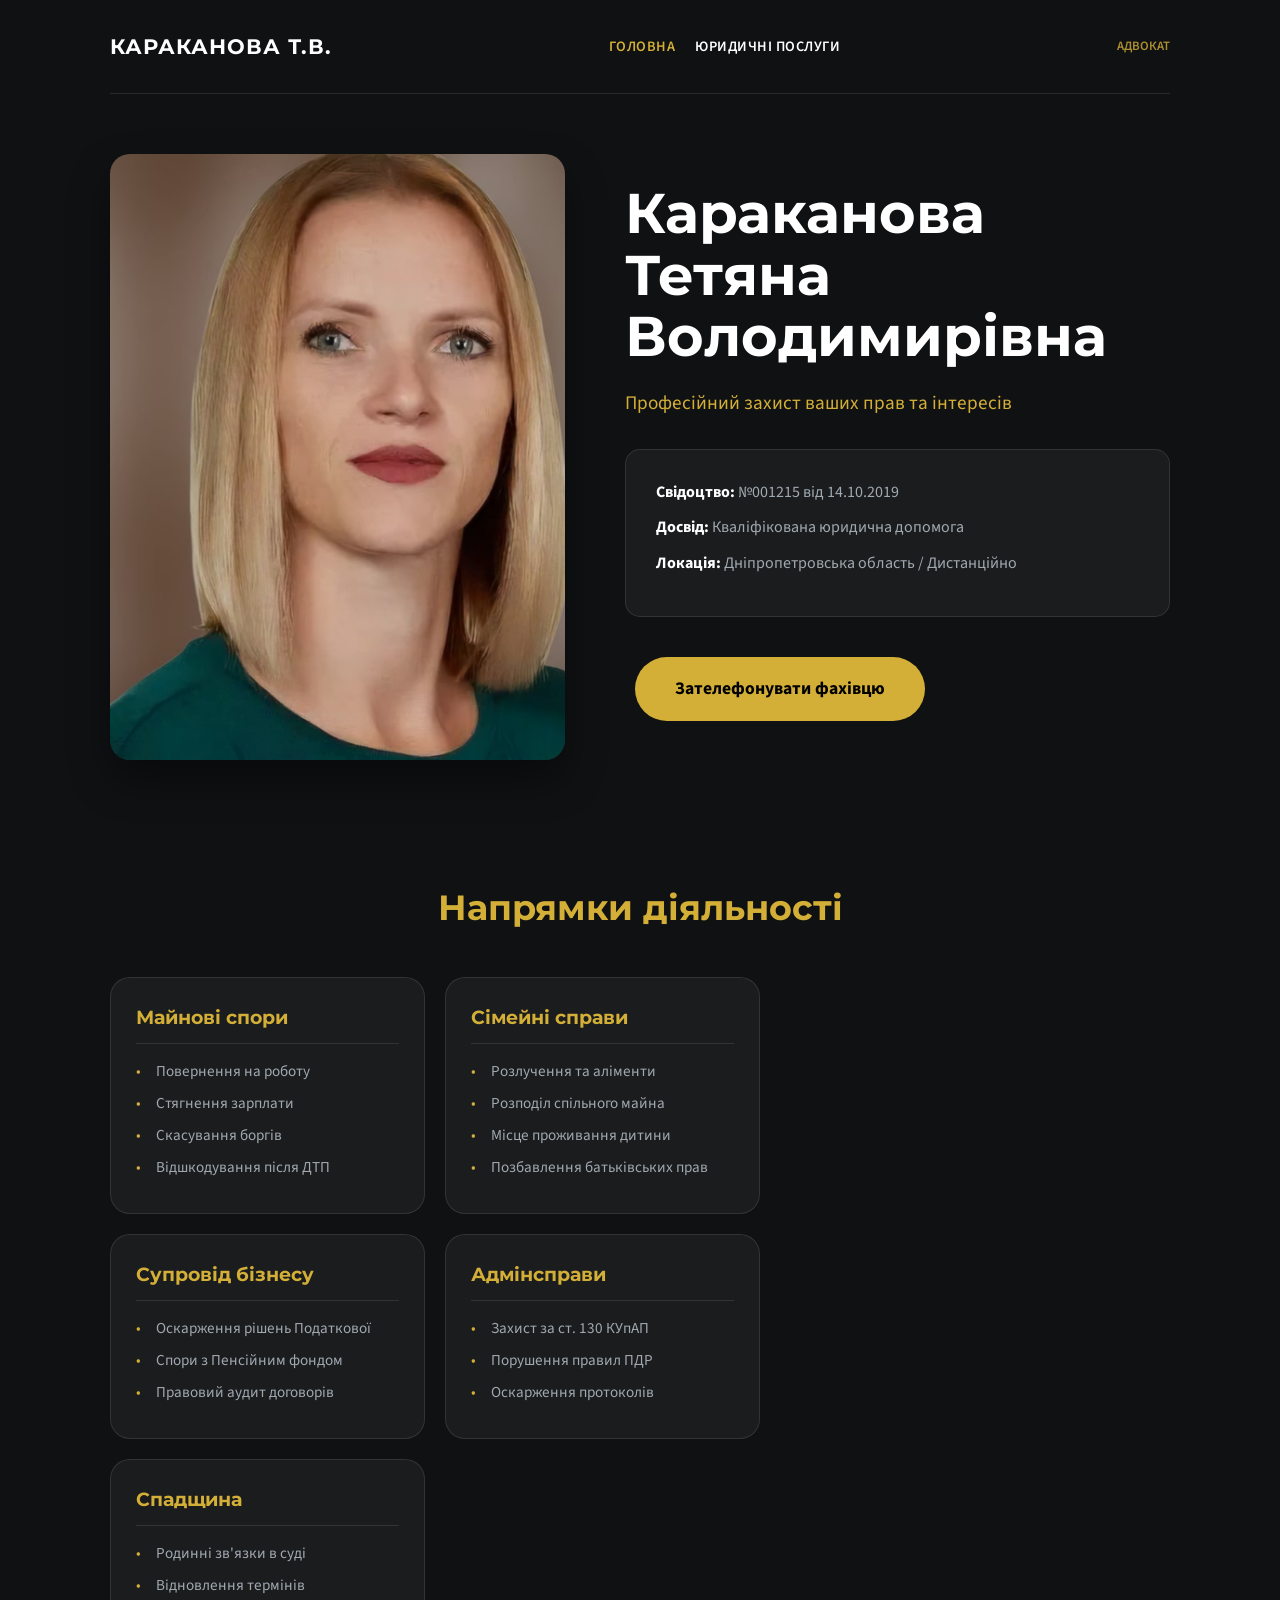
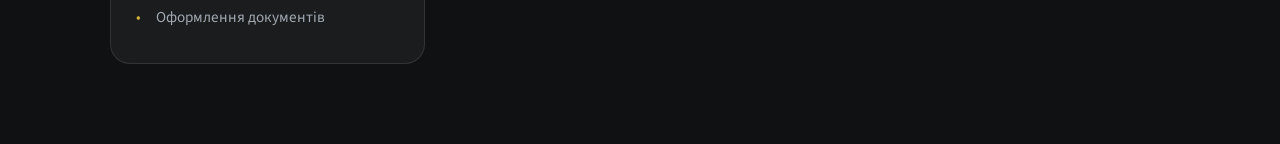
==== commit c59300ad: "Update index.html" ====
--- a/index.html
+++ b/index.html
@@ -3,9 +3,18 @@
 <head>
     <meta charset="UTF-8">
     <meta name="viewport" content="width=device-width, initial-scale=1.0">
-    <title>Юридичні послуги в Дніпрі — Адвокат Караканова Т.В.</title>
-    <meta name="description" content="Повний спектр юридичних послуг: сімейні справи, розлучення, аліменти, ДТП, ст. 130 КУпАП, спадщина та майнові спори у Дніпрі.">
     
+    <title>Адвокат Дніпро — Караканова Тетяна — Юридична допомога</title>
+    <meta name="description" content="Адвокат у Дніпрі Караканова Тетяна Володимирівна. Свідоцтво №001215. Професійна юридична допомога: сімейні, майнові спори, захист у судах.">
+    
+    <meta property="og:title" content="Адвокат Караканова Тетяна — Дніпро">
+    <meta property="og:description" content="Професійний захист ваших прав та інтересів. Свідоцтво №001215.">
+    <meta property="og:url" content="https://advokat-karakanova-urist.cx.ua/">
+    <meta property="og:type" content="website">
+
+    <link rel="icon" type="image/png" href="favicon.png">
+    <link rel="apple-touch-icon" href="favicon.png">
+    <link rel="canonical" href="https://advokat-karakanova-urist.cx.ua/">
     <link href="https://fonts.googleapis.com/css2?family=Montserrat:wght@400;600;700&family=Source+Sans+3:wght@300;400;600&display=swap" rel="stylesheet">
     
     <style>
@@ -25,6 +34,7 @@
             background-color: var(--bg-dark); 
             color: var(--text-main); 
             line-height: 1.6; 
+            overflow-x: hidden;
         }
 
         .container { max-width: 1100px; margin: 0 auto; padding: 0 20px; }
@@ -44,21 +54,41 @@
             font-weight: 600; 
             font-size: 0.9rem; 
             text-transform: uppercase; 
+            letter-spacing: 0.5px;
             transition: 0.3s;
         }
         nav a:hover { color: var(--accent); }
+        nav a.active { color: var(--accent); }
 
         .logo { font-family: 'Montserrat', sans-serif; font-size: 1.3rem; font-weight: 700; letter-spacing: 1px; }
-
-        .section-title { 
-            font-family: 'Montserrat', sans-serif; 
-            font-size: 2.5rem; 
-            margin: 60px 0 40px; 
-            text-align: center; 
-            color: var(--accent); 
-        }
-
-        /* МАКЕТ З КАРТИНКОЮ ПРАВОРУЧ */
+        .status-badge { font-size: 0.8rem; color: var(--accent); text-transform: uppercase; font-weight: 600; opacity: 0.8; }
+
+        .hero { 
+            display: grid; 
+            grid-template-columns: 1fr 1.2fr; 
+            gap: 60px; 
+            align-items: center; 
+            padding: 60px 0; 
+        }
+
+        .hero-image-container { 
+            border-radius: 20px; 
+            overflow: hidden; 
+            aspect-ratio: 3/4; 
+            background: #222; 
+            box-shadow: 0 20px 40px rgba(0,0,0,0.4); 
+        }
+
+        .hero-image-container img { width: 100%; height: 100%; object-fit: cover; }
+        .hero-content h1 { font-family: 'Montserrat', sans-serif; font-size: clamp(2.3rem, 5vw, 3.5rem); line-height: 1.1; margin-bottom: 20px; }
+        .subtitle { font-size: 1.2rem; color: var(--accent); margin-bottom: 30px; }
+
+        .info-card { background: var(--bg-card); padding: 30px; border-radius: 15px; border: 1px solid var(--border); margin-bottom: 30px; }
+        .info-card p { margin-bottom: 10px; color: var(--text-muted); }
+        .info-card strong { color: var(--text-main); }
+
+        .section-title { font-family: 'Montserrat', sans-serif; font-size: 2.2rem; margin: 60px 0 40px; text-align: center; color: var(--accent); }
+
         .services-layout {
             display: grid;
             grid-template-columns: 1fr 380px;
@@ -69,40 +99,57 @@
 
         .services-grid-inner {
             display: grid;
+            grid-template-columns: repeat(auto-fit, minmax(300px, 1fr));
             gap: 20px;
         }
 
         .service-card { 
             background: var(--bg-card); 
-            padding: 30px; 
+            padding: 25px; 
             border-radius: 20px; 
             border: 1px solid var(--border); 
         }
 
-        .service-card h2 { color: var(--accent); margin-bottom: 15px; font-family: 'Montserrat', sans-serif; font-size: 1.6rem; border-bottom: 1px solid var(--border); padding-bottom: 10px; }
-        .service-card p { color: var(--text-muted); margin-bottom: 15px; }
+        .service-card h3 { color: var(--accent); margin-bottom: 15px; border-bottom: 1px solid var(--border); padding-bottom: 10px; font-family: 'Montserrat', sans-serif; }
         .service-card ul { list-style: none; }
-        .service-card ul li { position: relative; padding-left: 25px; margin-bottom: 8px; color: var(--text-main); }
-        .service-card ul li::before { content: "✓"; position: absolute; left: 0; color: var(--accent); font-weight: bold; }
-
-        /* ВАШІ ВАГИ ПРАВОРУЧ */
+        .service-card ul li { position: relative; padding-left: 20px; margin-bottom: 8px; font-size: 0.95rem; color: var(--text-muted); }
+        .service-card ul li::before { content: "•"; position: absolute; left: 0; color: var(--accent); }
+
         .side-image-container {
             border-radius: 20px;
             overflow: hidden;
-            position: sticky;
-            top: 20px;
+            height: 100%;
+            min-height: 500px;
             border: 1px solid var(--border);
-            box-shadow: 0 10px 30px rgba(0,0,0,0.4);
-        }
-
-        .side-image-container img { width: 100%; height: auto; display: block; object-fit: cover; }
+            box-shadow: 0 10px 30px rgba(0,0,0,0.3);
+        }
+
+        .side-image-container img { width: 100%; height: 100%; object-fit: cover; }
+
+        .cta-section { 
+            background: linear-gradient(145deg, #1e2124, #141618); 
+            padding: 60px 20px; 
+            border-radius: 30px; 
+            text-align: center; 
+            margin-bottom: 80px; 
+            border: 1px solid var(--border); 
+        }
+
+        .btn-contact { display: inline-block; background: var(--accent); color: #000; padding: 18px 40px; border-radius: 50px; text-decoration: none; font-weight: 700; margin: 10px; font-size: 1.1rem; }
+        .messenger-btns { margin-top: 20px; display: flex; justify-content: center; gap: 15px; flex-wrap: wrap; }
+        .btn-msgr { padding: 12px 25px; border-radius: 50px; text-decoration: none; font-weight: 600; color: #fff; }
+        .viber { background: #7360f2; }
+        .telegram { background: #0088cc; }
+        .email-link { display: block; margin-top: 30px; color: var(--text-muted); text-decoration: none; font-weight: 400; }
 
         footer { text-align: center; padding: 40px; color: var(--text-muted); border-top: 1px solid var(--border); font-size: 0.8rem; }
 
         @media (max-width: 1000px) {
             header { flex-direction: column; gap: 15px; }
+            .hero { grid-template-columns: 1fr; text-align: center; }
+            .hero-image-container { max-width: 400px; margin: 0 auto; }
             .services-layout { grid-template-columns: 1fr; }
-            .side-image-container { display: none; } /* Сховаємо на мобільних, щоб не заважало тексту */
+            .side-image-container { display: none; }
         }
     </style>
 </head>
@@ -112,68 +159,71 @@
         <header>
             <div class="logo">КАРАКАНОВА Т.В.</div>
             <nav>
-                <a href="index.html">Головна</a>
-                <a href="poslugy.html" style="color: var(--accent);">Юридичні Послуги</a>
+                <a href="index.html" class="active">Головна</a>
+                <a href="poslugy.html">Юридичні Послуги</a>
             </nav>
+            <div class="status-badge">Адвокат</div>
         </header>
 
-        <h1 class="section-title">Юридичні послуги</h1>
+        <section class="hero">
+            <div class="hero-image-container">
+                <img src="karakanova-photo.JPG" alt="Адвокат Караканова Тетяна Володимирівна">
+            </div>
+            <div class="hero-content">
+                <h1>Караканова<br>Тетяна Володимирівна</h1>
+                <p class="subtitle">Професійний захист ваших прав та інтересів</p>
+                <div class="info-card">
+                    <p><strong>Свідоцтво:</strong> №001215 від 14.10.2019</p>
+                    <p><strong>Досвід:</strong> Кваліфікована юридична допомога</p>
+                    <p><strong>Локація:</strong> Дніпропетровська область / Дистанційно</p>
+                </div>
+                <a href="tel:+380953905370" class="btn-contact">Зателефонувати фахівцю</a>
+            </div>
+        </section>
+
+        <h2 class="section-title">Напрямки діяльності</h2>
 
         <div class="services-layout">
             <div class="services-grid-inner">
-                
-                <div class="service-card">
-                    <h2>Сімейні справи</h2>
-                    <p>Професійне вирішення конфліктів у сфері сімейних відносин з урахуванням інтересів усіх сторін.</p>
-                    <ul>
-                        <li>Супровід розлучення в судовому порядку</li>
-                        <li>Стягнення аліментів та додаткових витрат на дитину</li>
-                        <li>Розподіл нерухомості та спільного майна подружжя</li>
-                        <li>Позбавлення батьківських прав та опіка</li>
-                    </ul>
-                </div>
-
-                <div class="service-card">
-                    <h2>Адмінсправи та ДТП</h2>
-                    <p>Ефективний захист водіїв та оскарження рішень правоохоронних органів.</p>
-                    <ul>
-                        <li>Захист у суді по ст. 130 КУпАП (алкогольне сп'яніння)</li>
-                        <li>Оскарження незаконних штрафів ПДР</li>
-                        <li>Відшкодування матеріальних збитків після ДТП</li>
-                    </ul>
-                </div>
-
-                <div class="service-card">
-                    <h2>Майнові та трудові спори</h2>
-                    <p>Захист ваших прав у відносинах з роботодавцями, банками та державними установами.</p>
-                    <ul>
-                        <li>Поновлення на роботі та стягнення зарплати</li>
-                        <li>Скасування незаконних боргів</li>
-                        <li>Спори з Пенсійним фондом та Податковою</li>
-                    </ul>
-                </div>
-
-                <div class="service-card">
-                    <h2>Спадкове право</h2>
-                    <p>Допомога в отриманні спадщини навіть у найскладніших ситуаціях.</p>
-                    <ul>
-                        <li>Відновлення термінів прийняття спадщини</li>
-                        <li>Встановлення фактів родинних зв'язків у судовому порядку</li>
-                        <li>Визнання права власності на спадкове майно</li>
-                    </ul>
-                </div>
-
-            </div>
-
-            <div class="side-image-container">
-                <img src="services-side.jpg" alt="Адвокат Дніпро — ваги та прапор">
-            </div>
-        </div>
-
-        <footer>
-            &copy; 2026 Адвокат Караканова Т.В. Всі права захищені.
-        </footer>
-    </div>
-
-</body>
-</html>
+                <div class="service-card">
+                    <h3>Майнові спори</h3>
+                    <ul>
+                        <li>Повернення на роботу</li>
+                        <li>Стягнення зарплати</li>
+                        <li>Скасування боргів</li>
+                        <li>Відшкодування після ДТП</li>
+                    </ul>
+                </div>
+                <div class="service-card">
+                    <h3>Сімейні справи</h3>
+                    <ul>
+                        <li>Розлучення та аліменти</li>
+                        <li>Розподіл спільного майна</li>
+                        <li>Місце проживання дитини</li>
+                        <li>Позбавлення батьківських прав</li>
+                    </ul>
+                </div>
+                <div class="service-card">
+                    <h3>Супровід бізнесу</h3>
+                    <ul>
+                        <li>Оскарження рішень Податкової</li>
+                        <li>Спори з Пенсійним фондом</li>
+                        <li>Правовий аудит договорів</li>
+                    </ul>
+                </div>
+                <div class="service-card">
+                    <h3>Адмінсправи</h3>
+                    <ul>
+                        <li>Захист за ст. 130 КУпАП</li>
+                        <li>Порушення правил ПДР</li>
+                        <li>Оскарження протоколів</li>
+                    </ul>
+                </div>
+                <div class="service-card">
+                    <h3>Спадщина</h3>
+                    <ul>
+                        <li>Родинні зв'язки в суді</li>
+                        <li>Відновлення термінів</li>
+                        <li>Оформлення документів</li>
+                    </ul>
+                </div>
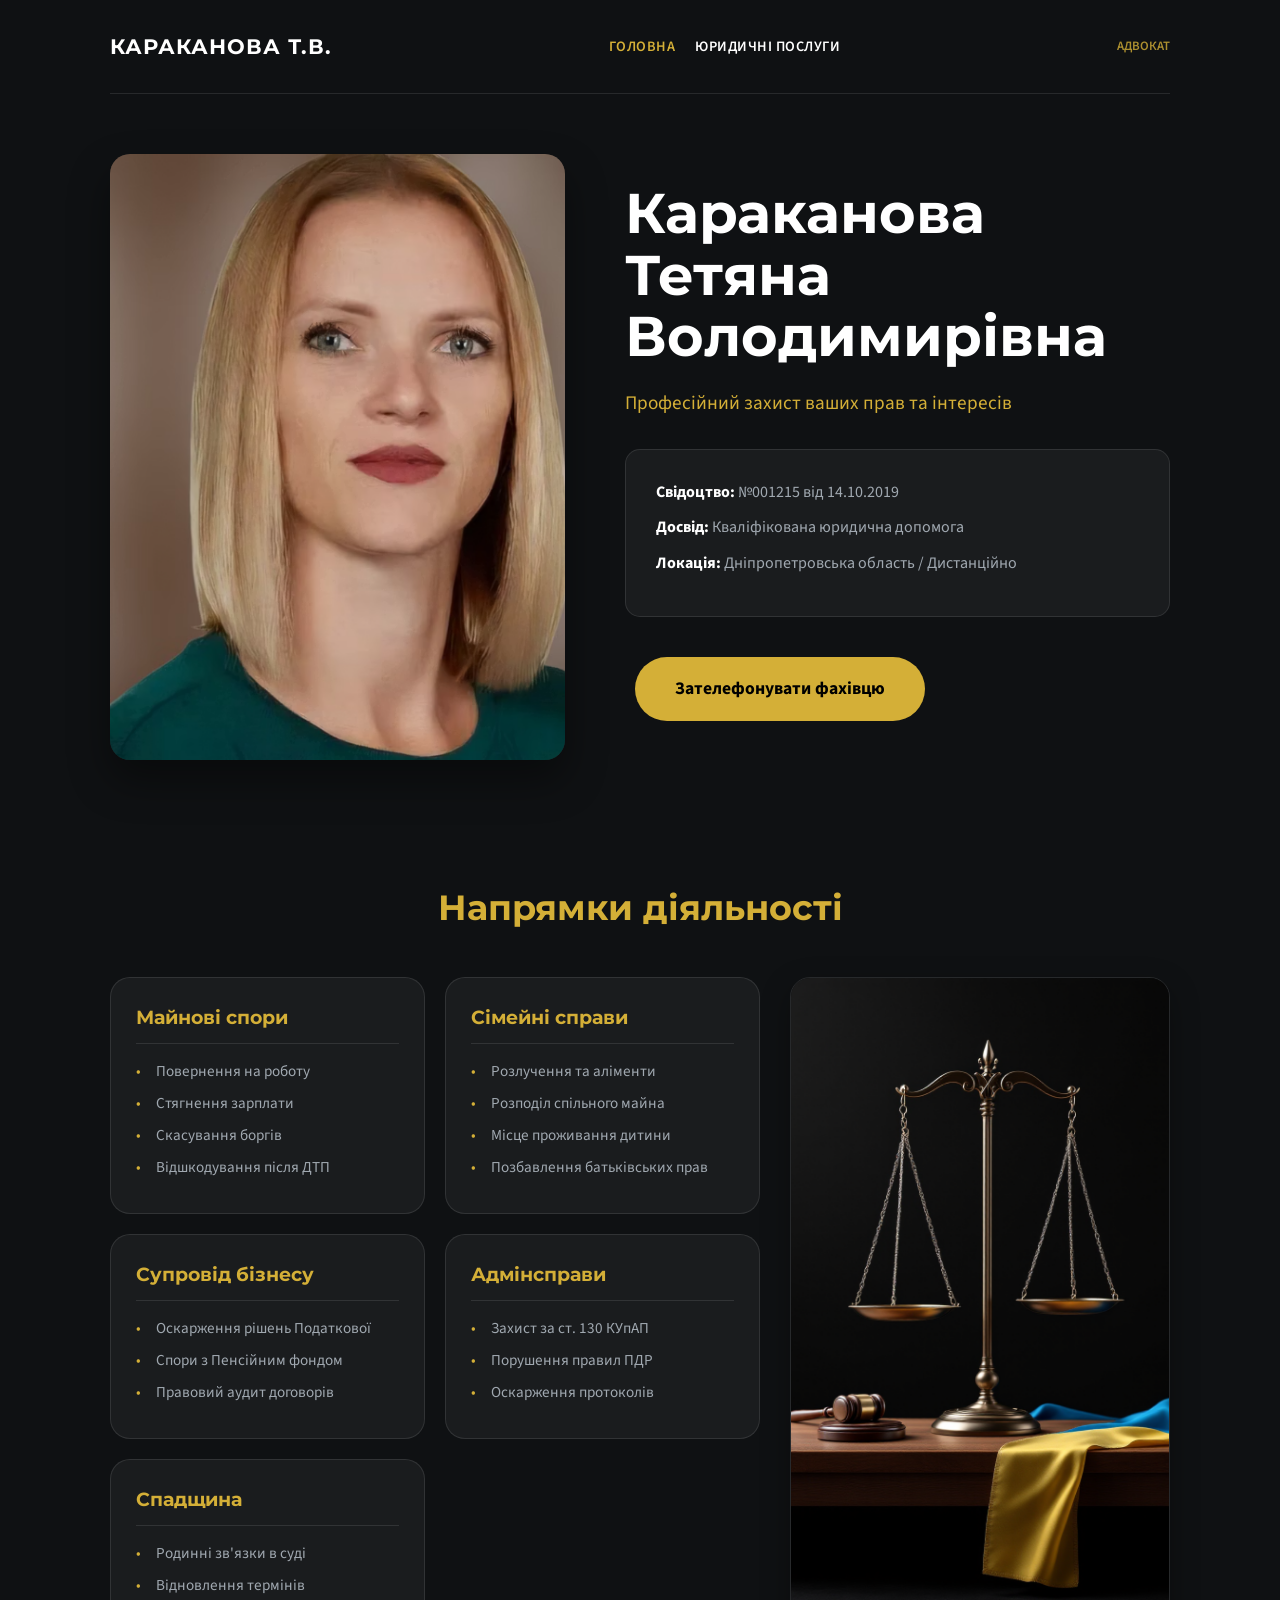
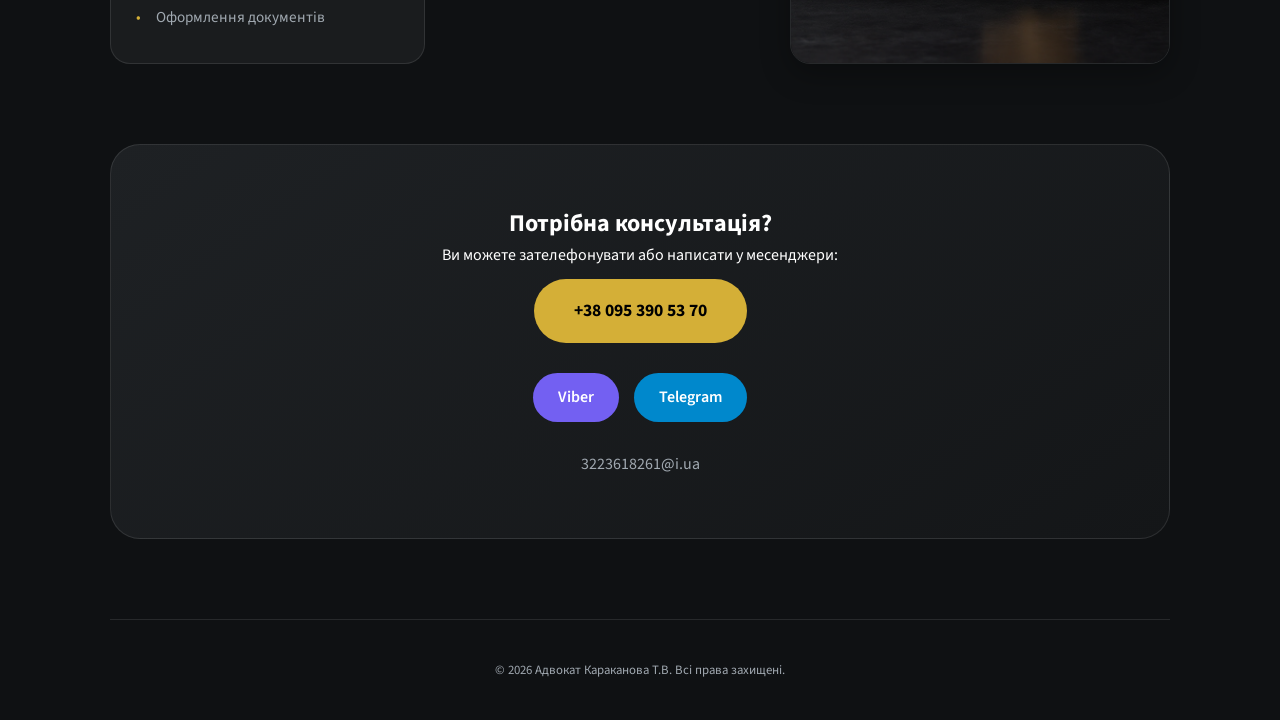
==== commit 95040479: "Update index.html" ====
--- a/index.html
+++ b/index.html
@@ -3,15 +3,8 @@
 <head>
     <meta charset="UTF-8">
     <meta name="viewport" content="width=device-width, initial-scale=1.0">
-    
-    <title>Адвокат Дніпро — Караканова Тетяна — Юридична допомога</title>
-    <meta name="description" content="Адвокат у Дніпрі Караканова Тетяна Володимирівна. Свідоцтво №001215. Професійна юридична допомога: сімейні, майнові спори, захист у судах.">
-    
-    <meta property="og:title" content="Адвокат Караканова Тетяна — Дніпро">
-    <meta property="og:description" content="Професійний захист ваших прав та інтересів. Свідоцтво №001215.">
-    <meta property="og:url" content="https://advokat-karakanova-urist.cx.ua/">
-    <meta property="og:type" content="website">
-
+    <title>Адвокат Дніпро — Караканова Тетяна — Юрист</title>
+    <meta name="description" content="Адвокат Караканова Тетяна Володимирівна. Свідоцтво №001215. Професійна юридична допомога, захист у судах та консультації.">
     <link rel="icon" type="image/png" href="favicon.png">
     <link rel="apple-touch-icon" href="favicon.png">
     <link rel="canonical" href="https://advokat-karakanova-urist.cx.ua/">
@@ -47,6 +40,7 @@
             border-bottom: 1px solid var(--border); 
         }
 
+        /* Стилі для меню навігації */
         nav { display: flex; gap: 20px; }
         nav a { 
             color: var(--text-main); 
@@ -227,3 +221,27 @@
                         <li>Оформлення документів</li>
                     </ul>
                 </div>
+            </div>
+
+            <div class="side-image-container">
+                <img src="services-side.jpg" alt="Юридичні послуги">
+            </div>
+        </div>
+
+        <section class="cta-section">
+            <h2>Потрібна консультація?</h2>
+            <p>Ви можете зателефонувати або написати у месенджери:</p>
+            <a href="tel:+380953905370" class="btn-contact">+38 095 390 53 70</a>
+            <div class="messenger-btns">
+                <a href="viber://chat?number=%2B380953905370" class="btn-msgr viber">Viber</a>
+                <a href="https://t.me/Tatiana_Karakanova" class="btn-msgr telegram">Telegram</a>
+            </div>
+            <a href="mailto:3223618261@i.ua" class="email-link">3223618261@i.ua</a>
+        </section>
+
+        <footer>
+            &copy; 2026 Адвокат Караканова Т.В. Всі права захищені.
+        </footer>
+    </div>
+</body>
+</html>
